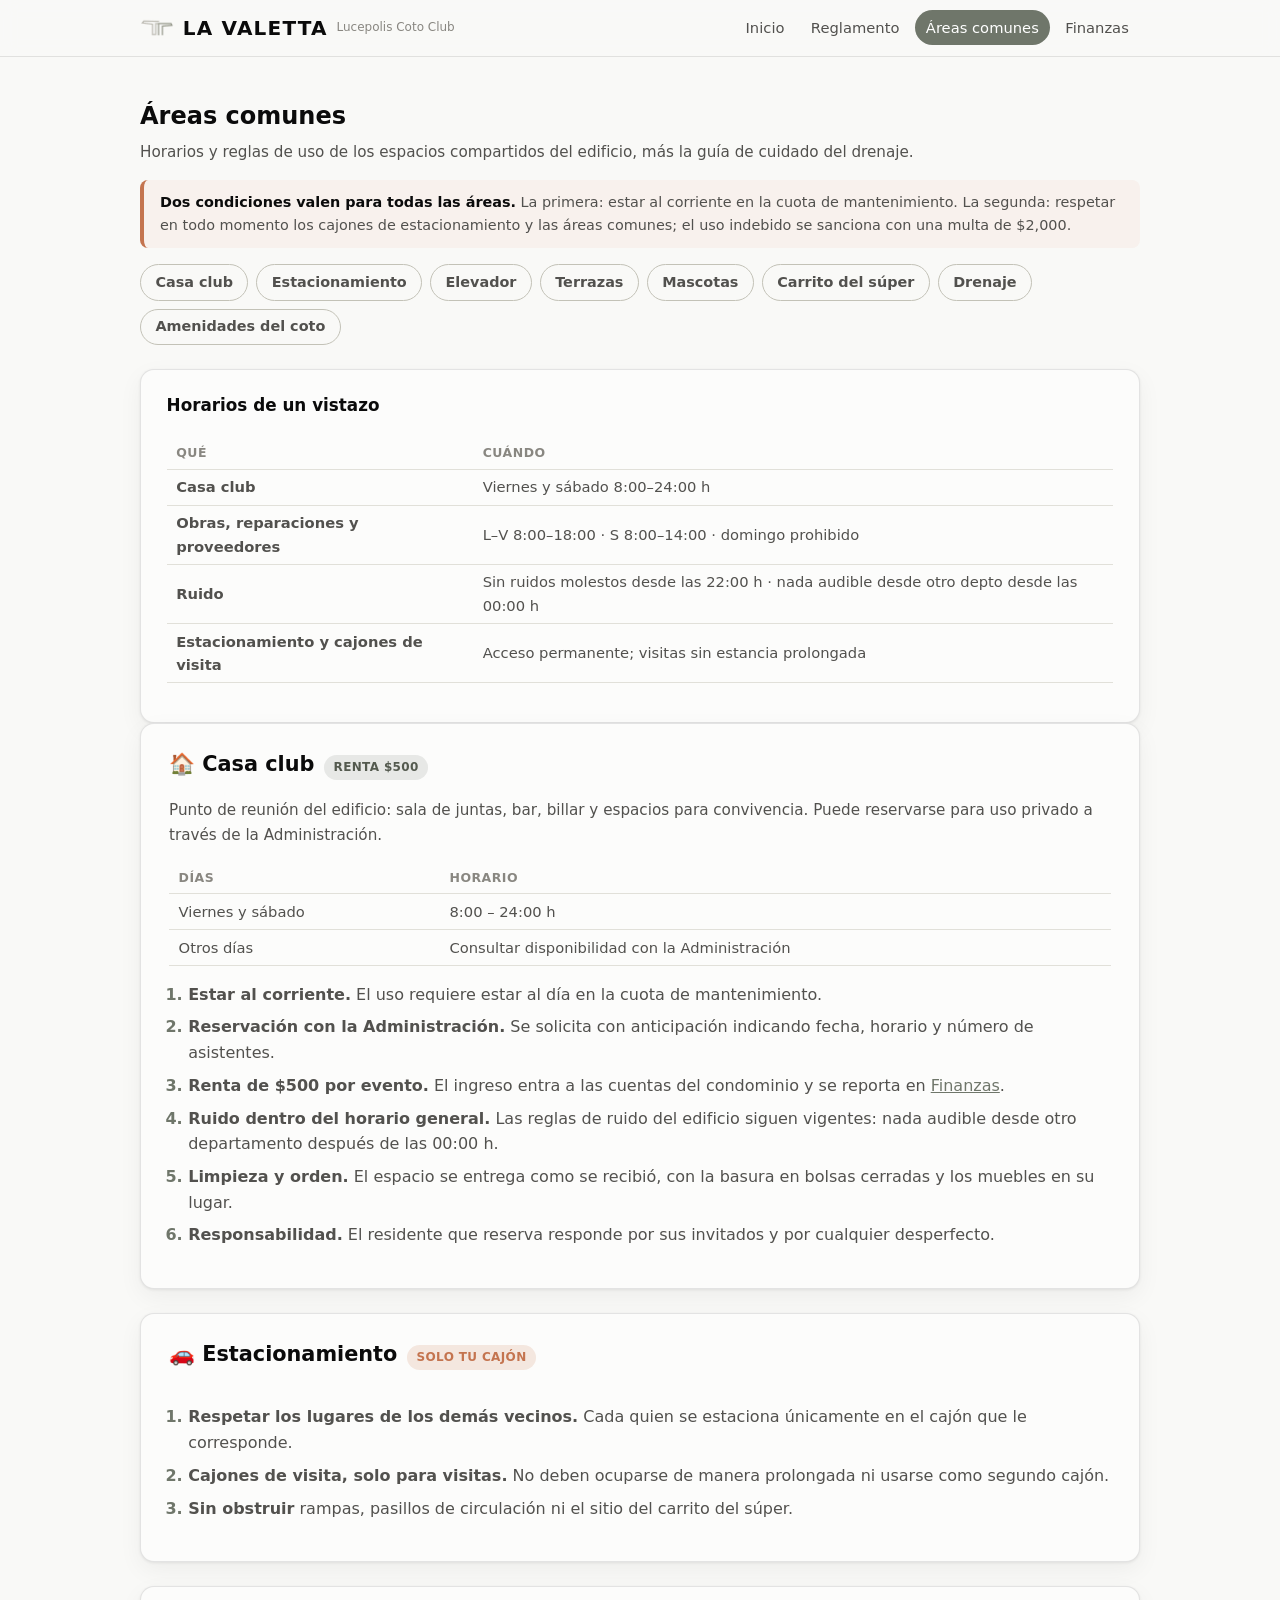
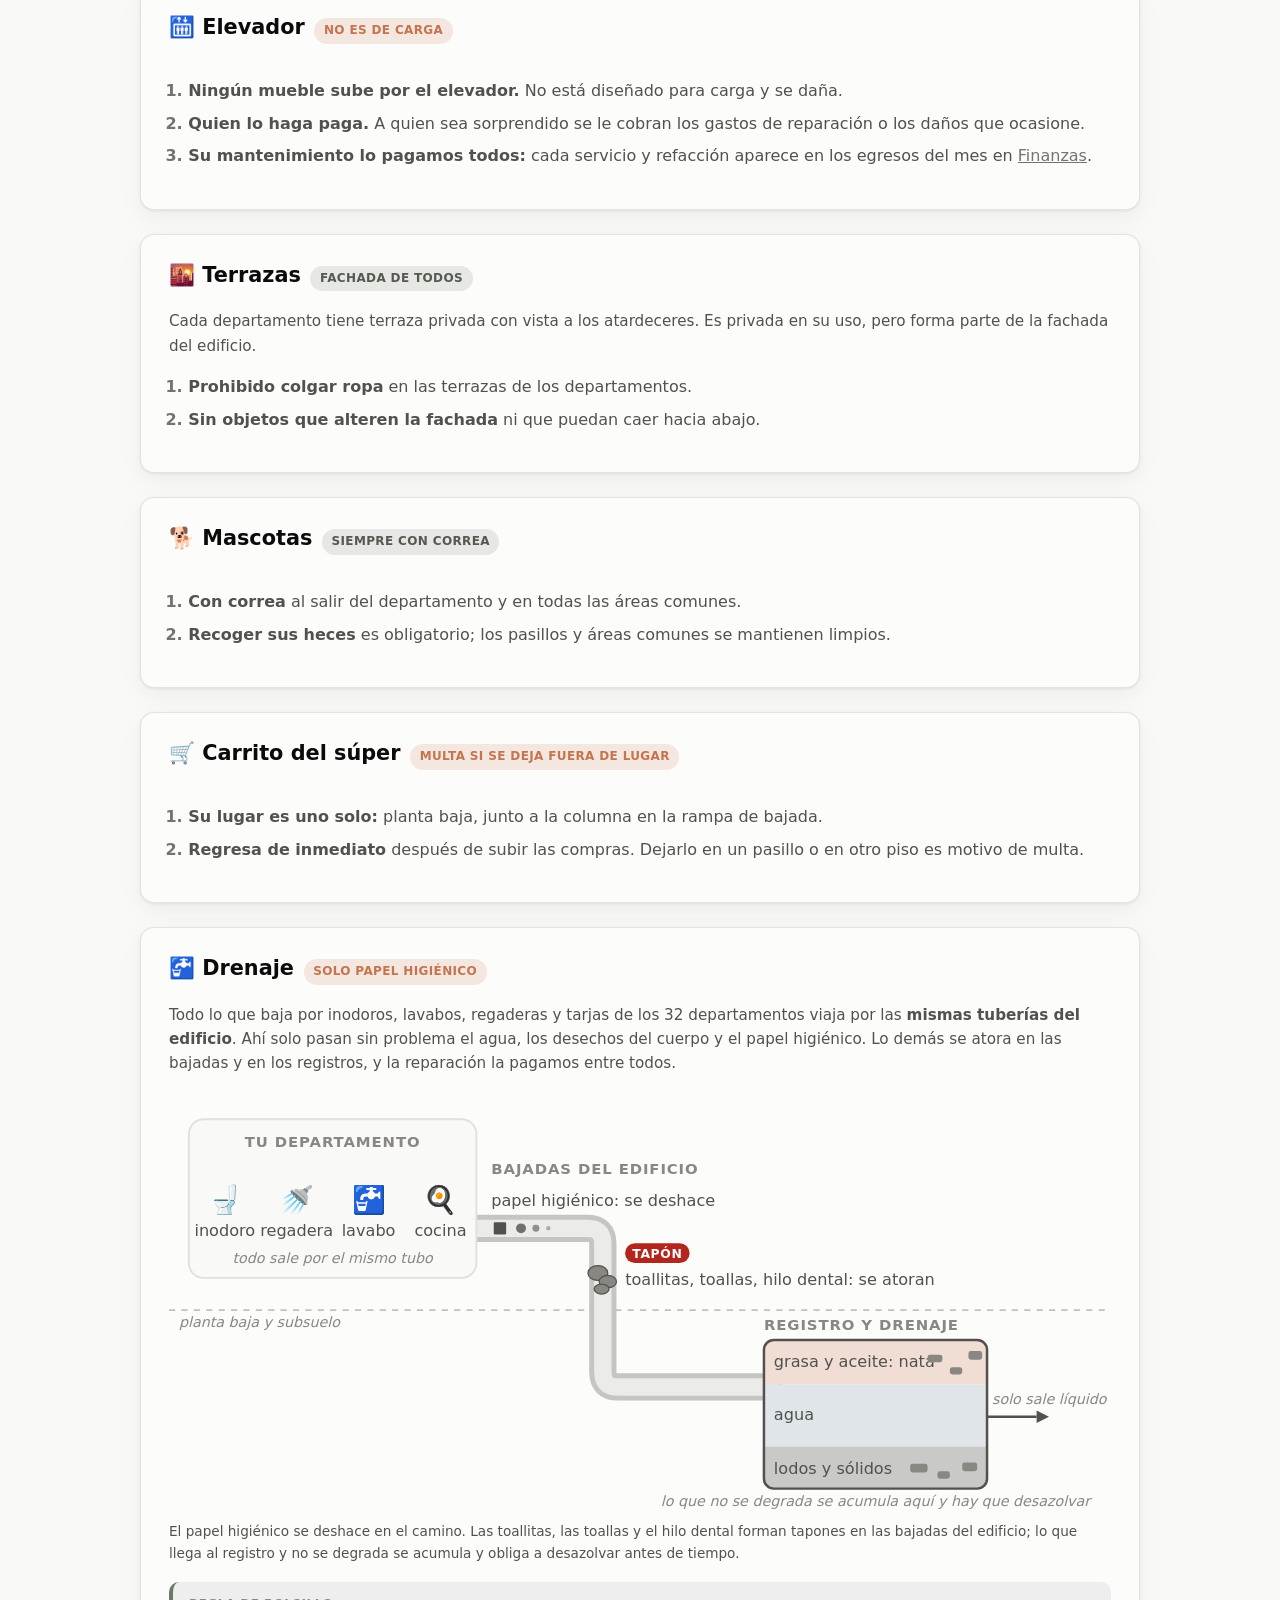
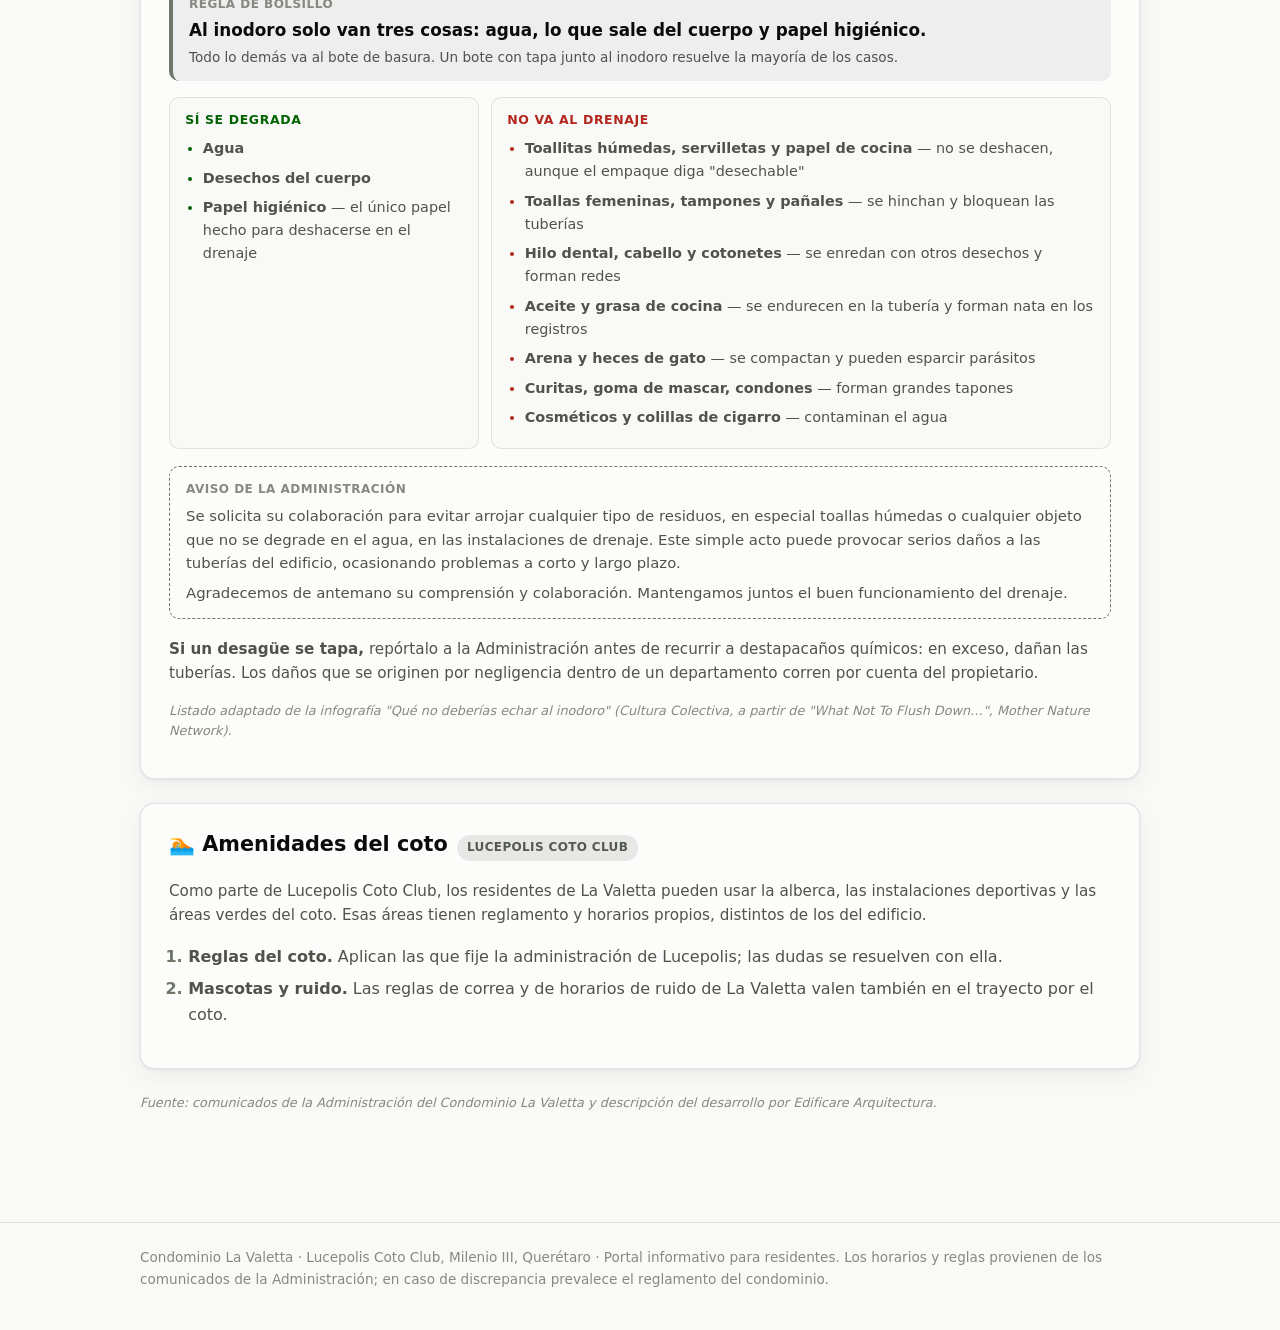
==== areas-comunes.html @ 33e8d2d7 "Sitio del Condominio La Valetta: reglas, áreas comunes y cuentas que se leen de la hoja de la Admini" ====
<!DOCTYPE html>
<html lang="es">
<head>
<meta charset="utf-8">
<meta name="viewport" content="width=device-width, initial-scale=1">
<meta name="robots" content="noindex">
<title>Áreas comunes · Condominio La Valetta</title>
<link rel="stylesheet" href="css/styles.css">
<link rel="icon" href="assets/mark.png">
</head>
<body>
<header class="site-header">
  <div class="inner">
    <a class="brand" href="index.html"><img src="assets/mark.png" alt=""><span class="logo">LA VALETTA</span><span class="tag">Lucepolis Coto Club</span></a>
    <nav class="main">
      <a href="index.html">Inicio</a>
      <a href="reglamento.html">Reglamento</a>
      <a href="areas-comunes.html" class="active">Áreas comunes</a>
      <a href="finanzas.html">Finanzas</a>
    </nav>
  </div>
</header>

<main class="wrap">
  <h1 class="section-title" style="margin-top:1rem">Áreas comunes</h1>
  <p class="section-sub">Horarios y reglas de uso de los espacios compartidos del edificio, más la guía de cuidado del drenaje.</p>

  <div class="notice"><strong>Dos condiciones valen para todas las áreas.</strong> La primera: estar al corriente en la cuota de mantenimiento. La segunda: respetar en todo momento los cajones de estacionamiento y las áreas comunes; el uso indebido se sanciona con una multa de $2,000.</div>

  <div class="rules-nav">
    <a href="#casa-club">Casa club</a>
    <a href="#estacionamiento">Estacionamiento</a>
    <a href="#elevador">Elevador</a>
    <a href="#terrazas">Terrazas</a>
    <a href="#mascotas">Mascotas</a>
    <a href="#carrito">Carrito del súper</a>
    <a href="#drenaje">Drenaje</a>
    <a href="#coto">Amenidades del coto</a>
  </div>

  <div class="panel">
    <h3>Horarios de un vistazo</h3>
    <div class="table-scroll">
      <table class="hours">
        <tr><th>Qué</th><th>Cuándo</th></tr>
        <tr><td><strong>Casa club</strong></td><td>Viernes y sábado 8:00–24:00 h</td></tr>
        <tr><td><strong>Obras, reparaciones y proveedores</strong></td><td>L–V 8:00–18:00 · S 8:00–14:00 · domingo prohibido</td></tr>
        <tr><td><strong>Ruido</strong></td><td>Sin ruidos molestos desde las 22:00 h · nada audible desde otro depto desde las 00:00 h</td></tr>
        <tr><td><strong>Estacionamiento y cajones de visita</strong></td><td>Acceso permanente; visitas sin estancia prolongada</td></tr>
      </table>
    </div>
  </div>

  <section class="rule-block" id="casa-club">
    <div class="area-head"><h2>🏠 Casa club</h2><span class="badge">Renta $500</span></div>
    <p class="lead-note">Punto de reunión del edificio: sala de juntas, bar, billar y espacios para convivencia. Puede reservarse para uso privado a través de la Administración.</p>
    <table class="hours">
      <tr><th>Días</th><th>Horario</th></tr>
      <tr><td>Viernes y sábado</td><td>8:00 – 24:00 h</td></tr>
      <tr><td>Otros días</td><td>Consultar disponibilidad con la Administración</td></tr>
    </table>
    <ol>
      <li><strong>Estar al corriente.</strong> El uso requiere estar al día en la cuota de mantenimiento.</li>
      <li><strong>Reservación con la Administración.</strong> Se solicita con anticipación indicando fecha, horario y número de asistentes.</li>
      <li><strong>Renta de $500 por evento.</strong> El ingreso entra a las cuentas del condominio y se reporta en <a href="finanzas.html">Finanzas</a>.</li>
      <li><strong>Ruido dentro del horario general.</strong> Las reglas de ruido del edificio siguen vigentes: nada audible desde otro departamento después de las 00:00 h.</li>
      <li><strong>Limpieza y orden.</strong> El espacio se entrega como se recibió, con la basura en bolsas cerradas y los muebles en su lugar.</li>
      <li><strong>Responsabilidad.</strong> El residente que reserva responde por sus invitados y por cualquier desperfecto.</li>
    </ol>
  </section>

  <section class="rule-block" id="estacionamiento">
    <div class="area-head"><h2>🚗 Estacionamiento</h2><span class="badge warn">Solo tu cajón</span></div>
    <ol>
      <li><strong>Respetar los lugares de los demás vecinos.</strong> Cada quien se estaciona únicamente en el cajón que le corresponde.</li>
      <li><strong>Cajones de visita, solo para visitas.</strong> No deben ocuparse de manera prolongada ni usarse como segundo cajón.</li>
      <li><strong>Sin obstruir</strong> rampas, pasillos de circulación ni el sitio del carrito del súper.</li>
    </ol>
  </section>

  <section class="rule-block" id="elevador">
    <div class="area-head"><h2>🛗 Elevador</h2><span class="badge warn">No es de carga</span></div>
    <ol>
      <li><strong>Ningún mueble sube por el elevador.</strong> No está diseñado para carga y se daña.</li>
      <li><strong>Quien lo haga paga.</strong> A quien sea sorprendido se le cobran los gastos de reparación o los daños que ocasione.</li>
      <li><strong>Su mantenimiento lo pagamos todos:</strong> cada servicio y refacción aparece en los egresos del mes en <a href="finanzas.html">Finanzas</a>.</li>
    </ol>
  </section>

  <section class="rule-block" id="terrazas">
    <div class="area-head"><h2>🌇 Terrazas</h2><span class="badge">Fachada de todos</span></div>
    <p class="lead-note">Cada departamento tiene terraza privada con vista a los atardeceres. Es privada en su uso, pero forma parte de la fachada del edificio.</p>
    <ol>
      <li><strong>Prohibido colgar ropa</strong> en las terrazas de los departamentos.</li>
      <li><strong>Sin objetos que alteren la fachada</strong> ni que puedan caer hacia abajo.</li>
    </ol>
  </section>

  <section class="rule-block" id="mascotas">
    <div class="area-head"><h2>🐕 Mascotas</h2><span class="badge">Siempre con correa</span></div>
    <ol>
      <li><strong>Con correa</strong> al salir del departamento y en todas las áreas comunes.</li>
      <li><strong>Recoger sus heces</strong> es obligatorio; los pasillos y áreas comunes se mantienen limpios.</li>
    </ol>
  </section>

  <section class="rule-block" id="carrito">
    <div class="area-head"><h2>🛒 Carrito del súper</h2><span class="badge warn">Multa si se deja fuera de lugar</span></div>
    <ol>
      <li><strong>Su lugar es uno solo:</strong> planta baja, junto a la columna en la rampa de bajada.</li>
      <li><strong>Regresa de inmediato</strong> después de subir las compras. Dejarlo en un pasillo o en otro piso es motivo de multa.</li>
    </ol>
  </section>

  <section class="rule-block" id="drenaje">
    <div class="area-head"><h2>🚰 Drenaje</h2><span class="badge warn">Solo papel higiénico</span></div>
    <p class="lead-note">Todo lo que baja por inodoros, lavabos, regaderas y tarjas de los 32 departamentos viaja por las <strong>mismas tuberías del edificio</strong>. Ahí solo pasan sin problema el agua, los desechos del cuerpo y el papel higiénico. Lo demás se atora en las bajadas y en los registros, y la reparación la pagamos entre todos.</p>

    <div class="flush-diagram">
      <div class="table-scroll"><div class="flush-svg">
      <svg viewBox="0 0 760 340" role="img" aria-label="Recorrido de los desechos: del departamento, por las bajadas del edificio, hasta el registro y el drenaje. El papel higiénico se deshace en el camino; toallitas, toallas e hilo dental forman tapones; lo que no se degrada se acumula en el registro.">
        <defs><clipPath id="fdTank"><rect x="480" y="200" width="180" height="120" rx="8"/></clipPath></defs>

        <line class="fd-ground" x1="0" y1="176" x2="760" y2="176"/>
        <text class="fd-small" x="8" y="190">planta baja y subsuelo</text>

        <path class="fd-pipe-outer" d="M248 110 H338 Q350 110 350 122 V226 Q350 238 362 238 H484"/>
        <path class="fd-pipe-inner" d="M248 110 H338 Q350 110 350 122 V226 Q350 238 362 238 H484"/>

        <rect class="fd-box" x="16" y="22" width="232" height="128" rx="12"/>
        <text class="fd-title" x="132" y="44" text-anchor="middle">TU DEPARTAMENTO</text>
        <text class="fd-icon" x="45" y="94" text-anchor="middle">🚽</text>
        <text class="fd-icon" x="103" y="94" text-anchor="middle">🚿</text>
        <text class="fd-icon" x="161" y="94" text-anchor="middle">🚰</text>
        <text class="fd-icon" x="219" y="94" text-anchor="middle">🍳</text>
        <text class="fd-label" x="45" y="116" text-anchor="middle">inodoro</text>
        <text class="fd-label" x="103" y="116" text-anchor="middle">regadera</text>
        <text class="fd-label" x="161" y="116" text-anchor="middle">lavabo</text>
        <text class="fd-label" x="219" y="116" text-anchor="middle">cocina</text>
        <text class="fd-small" x="132" y="138" text-anchor="middle">todo sale por el mismo tubo</text>

        <text class="fd-title" x="260" y="66">BAJADAS DEL EDIFICIO</text>
        <text class="fd-label" x="260" y="92">papel higiénico: se deshace</text>
        <rect class="fd-paper" x="262" y="105" width="10" height="10" rx="1"/>
        <circle class="fd-paper" cx="284" cy="110" r="4" opacity="0.8"/>
        <circle class="fd-paper" cx="296" cy="110" r="2.8" opacity="0.6"/>
        <circle class="fd-paper" cx="306" cy="110" r="1.8" opacity="0.4"/>

        <ellipse class="fd-clog" cx="346" cy="146" rx="8" ry="6"/>
        <ellipse class="fd-clog" cx="354" cy="153" rx="7" ry="5"/>
        <ellipse class="fd-clog" cx="349" cy="159" rx="6" ry="4"/>
        <rect class="fd-badge" x="368" y="122" width="52" height="16" rx="8"/>
        <text class="fd-badge-text" x="394" y="134" text-anchor="middle">TAPÓN</text>
        <text class="fd-label" x="368" y="156">toallitas, toallas, hilo dental: se atoran</text>

        <text class="fd-title" x="480" y="192">REGISTRO Y DRENAJE</text>
        <g clip-path="url(#fdTank)">
          <rect class="fd-nata" x="480" y="200" width="180" height="36"/>
          <rect class="fd-agua" x="480" y="236" width="180" height="50"/>
          <rect class="fd-lodo" x="480" y="286" width="180" height="34"/>
        </g>
        <rect class="fd-tank" x="480" y="200" width="180" height="120" rx="8"/>
        <text class="fd-label" x="488" y="222">grasa y aceite: nata</text>
        <text class="fd-label" x="488" y="265">agua</text>
        <text class="fd-label" x="488" y="308">lodos y sólidos</text>
        <rect class="fd-debris" x="612" y="212" width="12" height="6" rx="2"/>
        <rect class="fd-debris" x="630" y="222" width="10" height="6" rx="2"/>
        <rect class="fd-debris" x="645" y="209" width="11" height="7" rx="2"/>
        <rect class="fd-debris" x="598" y="300" width="14" height="7" rx="2"/>
        <rect class="fd-debris" x="620" y="306" width="10" height="6" rx="2"/>
        <rect class="fd-debris" x="640" y="299" width="12" height="7" rx="2"/>
        <text class="fd-small" x="570" y="334" text-anchor="middle">lo que no se degrada se acumula aquí y hay que desazolvar</text>

        <text class="fd-small" x="664" y="252">solo sale líquido</text>
        <line class="fd-arrow" x1="660" y1="262" x2="700" y2="262"/>
        <polygon class="fd-arrowhead" points="700,257 710,262 700,267"/>
      </svg>
      </div></div>
      <p class="cap only-mobile">Desliza el diagrama hacia los lados para ver el recorrido completo.</p>
      <p class="cap">El papel higiénico se deshace en el camino. Las toallitas, las toallas y el hilo dental forman tapones en las bajadas del edificio; lo que llega al registro y no se degrada se acumula y obliga a desazolvar antes de tiempo.</p>
    </div>

    <div class="rule-of-thumb">
      <div class="k">Regla de bolsillo</div>
      <div class="v">Al inodoro solo van tres cosas: agua, lo que sale del cuerpo y papel higiénico.</div>
      <div class="d">Todo lo demás va al bote de basura. Un bote con tapa junto al inodoro resuelve la mayoría de los casos.</div>
    </div>

    <div class="lanes">
      <div class="lane ok">
        <h4>Sí se degrada</h4>
        <ul>
          <li><strong>Agua</strong></li>
          <li><strong>Desechos del cuerpo</strong></li>
          <li><strong>Papel higiénico</strong> — el único papel hecho para deshacerse en el drenaje</li>
        </ul>
      </div>
      <div class="lane no">
        <h4>No va al drenaje</h4>
        <ul>
          <li><strong>Toallitas húmedas, servilletas y papel de cocina</strong> — no se deshacen, aunque el empaque diga "desechable"</li>
          <li><strong>Toallas femeninas, tampones y pañales</strong> — se hinchan y bloquean las tuberías</li>
          <li><strong>Hilo dental, cabello y cotonetes</strong> — se enredan con otros desechos y forman redes</li>
          <li><strong>Aceite y grasa de cocina</strong> — se endurecen en la tubería y forman nata en los registros</li>
          <li><strong>Arena y heces de gato</strong> — se compactan y pueden esparcir parásitos</li>
          <li><strong>Curitas, goma de mascar, condones</strong> — forman grandes tapones</li>
          <li><strong>Cosméticos y colillas de cigarro</strong> — contaminan el agua</li>
        </ul>
      </div>
    </div>

    <div class="admin-note">
      <div class="k">Aviso de la Administración</div>
      <p>Se solicita su colaboración para evitar arrojar cualquier tipo de residuos, en especial toallas húmedas o cualquier objeto que no se degrade en el agua, en las instalaciones de drenaje. Este simple acto puede provocar serios daños a las tuberías del edificio, ocasionando problemas a corto y largo plazo.</p>
      <p>Agradecemos de antemano su comprensión y colaboración. Mantengamos juntos el buen funcionamiento del drenaje.</p>
    </div>

    <p class="lead-note"><strong>Si un desagüe se tapa,</strong> repórtalo a la Administración antes de recurrir a destapacaños químicos: en exceso, dañan las tuberías. Los daños que se originen por negligencia dentro de un departamento corren por cuenta del propietario.</p>
    <p class="ref">Listado adaptado de la infografía "Qué no deberías echar al inodoro" (Cultura Colectiva, a partir de "What Not To Flush Down…", Mother Nature Network).</p>
  </section>

  <section class="rule-block" id="coto">
    <div class="area-head"><h2>🏊 Amenidades del coto</h2><span class="badge">Lucepolis Coto Club</span></div>
    <p class="lead-note">Como parte de Lucepolis Coto Club, los residentes de La Valetta pueden usar la alberca, las instalaciones deportivas y las áreas verdes del coto. Esas áreas tienen reglamento y horarios propios, distintos de los del edificio.</p>
    <ol>
      <li><strong>Reglas del coto.</strong> Aplican las que fije la administración de Lucepolis; las dudas se resuelven con ella.</li>
      <li><strong>Mascotas y ruido.</strong> Las reglas de correa y de horarios de ruido de La Valetta valen también en el trayecto por el coto.</li>
    </ol>
  </section>

  <p class="ref">Fuente: comunicados de la Administración del Condominio La Valetta y descripción del desarrollo por Edificare Arquitectura.</p>
</main>

<footer class="site-footer">
  <div class="inner">
    Condominio La Valetta · Lucepolis Coto Club, Milenio III, Querétaro · Portal informativo para residentes. Los horarios y reglas provienen de los comunicados de la Administración; en caso de discrepancia prevalece el reglamento del condominio.
  </div>
</footer>
</body>
</html>
---- css/styles.css ----
/* Condominio Lahia — estilos del sitio */
:root {
  color-scheme: light;
  --page: #f9f9f7;
  --surface: #fcfcfb;
  --ink: #0b0b0b;
  --ink-2: #52514e;
  --muted: #898781;
  --grid: #e1e0d9;
  --baseline: #c3c2b7;
  --border: rgba(11, 11, 11, 0.10);
  --accent: #6f766a;
  --accent-strong: #545a4f;
  --accent-soft: #e3e3db;
  --series-1: #5b7d99;
  --series-2: #c4744f;
  --good-text: #006300;
  --bad-text: #b3261e;
  --radius: 14px;
  --shadow: 0 1px 3px rgba(11, 11, 11, 0.07), 0 8px 24px rgba(11, 11, 11, 0.05);
}
@media (prefers-color-scheme: dark) {
  :root {
    color-scheme: dark;
    --page: #0d0d0d;
    --surface: #1a1a19;
    --ink: #ffffff;
    --ink-2: #c3c2b7;
    --muted: #898781;
    --grid: #2c2c2a;
    --baseline: #383835;
    --border: rgba(255, 255, 255, 0.10);
    --accent: #b3b7a8;
    --accent-strong: #cdd0c4;
    --accent-soft: #454a3f;
    --series-1: #83a4bf;
    --series-2: #d68f6c;
    --good-text: #0ca30c;
    --bad-text: #e66767;
    --shadow: none;
  }
}
* { box-sizing: border-box; }
html { scroll-behavior: smooth; }
body {
  margin: 0;
  font-family: system-ui, -apple-system, "Segoe UI", sans-serif;
  background: var(--page);
  color: var(--ink);
  line-height: 1.6;
}
a { color: var(--accent); }

/* ---------- Header / nav ---------- */
.site-header {
  position: sticky; top: 0; z-index: 50;
  background: color-mix(in srgb, var(--page) 88%, transparent);
  backdrop-filter: blur(8px);
  border-bottom: 1px solid var(--border);
}
.site-header .inner {
  max-width: 1040px; margin: 0 auto; padding: 0.65rem 1.25rem;
  display: flex; align-items: center; gap: 1rem; flex-wrap: wrap;
}
.brand { display: flex; align-items: center; gap: 0.55rem; text-decoration: none; color: var(--ink); }
.brand img { width: 34px; height: 34px; object-fit: contain; }
.brand .logo { font-weight: 800; font-size: 1.25rem; letter-spacing: 0.06em; }
.brand .tag { font-size: 0.75rem; color: var(--muted); }
nav.main { margin-left: auto; display: flex; gap: 0.25rem; flex-wrap: wrap; }
nav.main a {
  text-decoration: none; color: var(--ink-2); font-size: 0.92rem; font-weight: 500;
  padding: 0.35rem 0.7rem; border-radius: 999px;
}
nav.main a:hover { background: color-mix(in srgb, var(--accent) 12%, transparent); color: var(--ink); }
nav.main a.active { background: var(--accent); color: #fff; }
@media (prefers-color-scheme: dark) { nav.main a.active { color: #0d0d0d; } }

/* ---------- Layout ---------- */
.wrap { max-width: 1040px; margin: 0 auto; padding: 1.5rem 1.25rem 3rem; }
.hero {
  padding: 3.5rem 1.25rem 3rem; text-align: center;
  background:
    radial-gradient(1200px 400px at 50% -100px, color-mix(in srgb, var(--accent) 18%, transparent), transparent),
    var(--page);
}
.hero h1 { font-size: clamp(2rem, 5vw, 3rem); margin: 0 0 0.4rem; letter-spacing: 0.02em; }
.hero p.lead { color: var(--ink-2); max-width: 34rem; margin: 0 auto; font-size: 1.05rem; }
.hero .cta-row { margin-top: 1.6rem; display: flex; gap: 0.75rem; justify-content: center; flex-wrap: wrap; }

.btn {
  display: inline-block; text-decoration: none; font-weight: 600; font-size: 0.95rem;
  padding: 0.6rem 1.2rem; border-radius: 999px; border: 1px solid transparent; cursor: pointer;
}
.btn.primary { background: var(--accent); color: #fff; }
@media (prefers-color-scheme: dark) { .btn.primary { color: #0d0d0d; } }
.btn.primary:hover { background: var(--accent-strong); }
.btn.ghost { border-color: var(--baseline); color: var(--ink); background: transparent; }
.btn.ghost:hover { background: color-mix(in srgb, var(--accent) 10%, transparent); }

.cards { display: grid; grid-template-columns: repeat(auto-fit, minmax(230px, 1fr)); gap: 1rem; margin-top: 1.5rem; }
.card {
  background: var(--surface); border: 1px solid var(--border); border-radius: var(--radius);
  padding: 1.25rem 1.35rem; box-shadow: var(--shadow);
}
.card h3 { margin: 0.2rem 0 0.4rem; font-size: 1.05rem; }
.card p { margin: 0; color: var(--ink-2); font-size: 0.92rem; }
.card .icon { font-size: 1.5rem; }
a.card { text-decoration: none; color: var(--ink); display: block; }
a.card:hover { border-color: var(--accent); }

.section-title { font-size: 1.5rem; margin: 2.2rem 0 0.3rem; }
.section-sub { color: var(--ink-2); margin: 0 0 1rem; font-size: 0.95rem; }

.notice {
  border-left: 4px solid var(--series-2); background: color-mix(in srgb, var(--series-2) 8%, var(--surface));
  border-radius: 8px; padding: 0.7rem 1rem; font-size: 0.9rem; color: var(--ink-2); margin: 1rem 0;
}
.notice strong { color: var(--ink); }
.privacy {
  border-left: 4px solid var(--accent); background: color-mix(in srgb, var(--accent) 8%, var(--surface));
  border-radius: 8px; padding: 0.7rem 1rem; font-size: 0.9rem; color: var(--ink-2); margin: 1rem 0;
}

/* ---------- Reglamentos ---------- */
.rules-nav { display: flex; gap: 0.5rem; flex-wrap: wrap; margin: 1rem 0 1.5rem; }
.rules-nav a {
  text-decoration: none; font-size: 0.9rem; font-weight: 600; color: var(--ink-2);
  border: 1px solid var(--baseline); border-radius: 999px; padding: 0.35rem 0.9rem;
}
.rules-nav a:hover { border-color: var(--accent); color: var(--accent); }
.rule-block { background: var(--surface); border: 1px solid var(--border); border-radius: var(--radius); padding: 1.5rem 1.75rem; margin-bottom: 1.5rem; box-shadow: var(--shadow); }
.rule-block h2 { margin-top: 0; font-size: 1.3rem; }
.rule-block ol { padding-left: 1.2rem; color: var(--ink-2); }
.rule-block ol li { margin-bottom: 0.45rem; }
.rule-block ol li::marker { color: var(--accent); font-weight: 700; }

/* ---------- Formularios ---------- */
form.res-form { display: grid; grid-template-columns: repeat(auto-fit, minmax(220px, 1fr)); gap: 1rem; }
form.res-form .full { grid-column: 1 / -1; }
label.f { display: block; font-size: 0.85rem; font-weight: 600; color: var(--ink-2); margin-bottom: 0.25rem; }
input, select, textarea {
  width: 100%; font: inherit; color: var(--ink); background: var(--page);
  border: 1px solid var(--baseline); border-radius: 8px; padding: 0.55rem 0.7rem;
}
input:focus, select:focus, textarea:focus { outline: 2px solid var(--accent); outline-offset: 1px; border-color: transparent; }
.form-actions { display: flex; gap: 0.75rem; flex-wrap: wrap; align-items: center; }
.msg-preview {
  background: var(--page); border: 1px dashed var(--baseline); border-radius: 8px;
  padding: 0.9rem 1rem; font-size: 0.92rem; white-space: pre-wrap; color: var(--ink-2);
}

/* ---------- Finanzas: gate ---------- */
.gate {
  max-width: 26rem; margin: 3rem auto; text-align: center;
  background: var(--surface); border: 1px solid var(--border); border-radius: var(--radius);
  padding: 2.2rem 1.8rem; box-shadow: var(--shadow);
}
.gate .lock { font-size: 2.2rem; }
.gate input { text-align: center; font-size: 1.4rem; letter-spacing: 0.5em; font-variant-numeric: tabular-nums; }
.gate .error { color: var(--bad-text); font-size: 0.88rem; min-height: 1.3rem; margin: 0.4rem 0 0; }

/* ---------- Finanzas: contenido ---------- */
.month-chips { display: flex; gap: 0.4rem; flex-wrap: wrap; margin: 1rem 0 1.25rem; }
.month-chips button {
  font: inherit; font-size: 0.88rem; font-weight: 600; cursor: pointer;
  color: var(--ink-2); background: transparent; border: 1px solid var(--baseline);
  border-radius: 999px; padding: 0.3rem 0.85rem;
}
.month-chips button:hover { border-color: var(--accent); color: var(--accent); }
.month-chips button.on { background: var(--accent); border-color: var(--accent); color: #fff; }
@media (prefers-color-scheme: dark) { .month-chips button.on { color: #0d0d0d; } }

.stat-grid { display: grid; grid-template-columns: repeat(auto-fit, minmax(200px, 1fr)); gap: 1rem; }
.stat {
  background: var(--surface); border: 1px solid var(--border); border-radius: var(--radius);
  padding: 1rem 1.2rem; box-shadow: var(--shadow);
}
.stat .k { font-size: 0.8rem; font-weight: 600; color: var(--muted); text-transform: uppercase; letter-spacing: 0.04em; }
.stat .v { font-size: 1.45rem; font-weight: 700; margin-top: 0.15rem; }
.stat .d { font-size: 0.82rem; color: var(--ink-2); margin-top: 0.1rem; }
.v.pos { color: var(--good-text); }
.v.neg { color: var(--bad-text); }

.panel { background: var(--surface); border: 1px solid var(--border); border-radius: var(--radius); padding: 1.4rem 1.6rem; box-shadow: var(--shadow); margin-top: 1.25rem; }
.panel h3 { margin: 0 0 0.75rem; font-size: 1.05rem; }
.panel h3 .sub { font-weight: 400; color: var(--muted); font-size: 0.85rem; }

table.data { width: 100%; border-collapse: collapse; font-size: 0.92rem; }
table.data th {
  text-align: left; font-size: 0.78rem; text-transform: uppercase; letter-spacing: 0.04em;
  color: var(--muted); font-weight: 600; padding: 0.4rem 0.6rem; border-bottom: 1px solid var(--baseline);
}
table.data td { padding: 0.42rem 0.6rem; border-bottom: 1px solid var(--grid); color: var(--ink-2); }
table.data td.num, table.data th.num { text-align: right; font-variant-numeric: tabular-nums; }
table.data tr.total td { font-weight: 700; color: var(--ink); border-bottom: none; border-top: 2px solid var(--baseline); }
.table-scroll { overflow-x: auto; }

.chart-box { margin-top: 0.5rem; }
.chart-box svg { width: 100%; height: auto; display: block; }
.legend { display: flex; gap: 1.1rem; flex-wrap: wrap; font-size: 0.85rem; color: var(--ink-2); margin-bottom: 0.5rem; }
.legend .li { display: inline-flex; align-items: center; gap: 0.4rem; }
.legend .sw { width: 12px; height: 12px; border-radius: 3px; display: inline-block; }

.viz-tip {
  position: fixed; z-index: 90; pointer-events: none; display: none;
  background: var(--ink); color: var(--page); font-size: 0.8rem; line-height: 1.45;
  border-radius: 8px; padding: 0.45rem 0.7rem; max-width: 240px;
  box-shadow: 0 4px 16px rgba(0,0,0,0.25);
}
.viz-tip b { font-variant-numeric: tabular-nums; }

.two-col { display: grid; grid-template-columns: 1fr 1fr; gap: 1.25rem; }
@media (max-width: 780px) { .two-col { grid-template-columns: 1fr; } }

/* ---------- Footer ---------- */
.site-footer { border-top: 1px solid var(--border); margin-top: 3rem; }
.site-footer .inner { max-width: 1040px; margin: 0 auto; padding: 1.5rem 1.25rem 2.5rem; font-size: 0.85rem; color: var(--muted); }
.site-footer a { color: var(--muted); }

/* ---------- Áreas comunes / reglamento ---------- */
.rule-block ul { padding-left: 1.2rem; color: var(--ink-2); }
.rule-block ul li { margin-bottom: 0.4rem; }
.rule-block ul li::marker { color: var(--accent); }
.rule-block .lead-note { color: var(--ink-2); font-size: 0.95rem; margin-top: 0; }

.area-head { display: flex; align-items: baseline; gap: 0.6rem; flex-wrap: wrap; }
.badge {
  display: inline-block; font-size: 0.75rem; font-weight: 700; letter-spacing: 0.03em;
  text-transform: uppercase; padding: 0.2rem 0.6rem; border-radius: 999px;
  background: color-mix(in srgb, var(--accent) 15%, transparent); color: var(--accent-strong);
}
@media (prefers-color-scheme: dark) { .badge { color: var(--accent-strong); } }
.badge.warn { background: color-mix(in srgb, var(--series-2) 16%, transparent); color: var(--series-2); }

.hours { width: 100%; border-collapse: collapse; font-size: 0.92rem; margin: 0.4rem 0 1rem; }
.hours th, .hours td { text-align: left; padding: 0.35rem 0.6rem; border-bottom: 1px solid var(--grid); color: var(--ink-2); }
.hours th { font-size: 0.78rem; text-transform: uppercase; letter-spacing: 0.04em; color: var(--muted); font-weight: 600; }
.hours td.num { text-align: right; font-variant-numeric: tabular-nums; }

.quick { display: grid; grid-template-columns: repeat(auto-fit, minmax(170px, 1fr)); gap: 0.75rem; margin: 1rem 0 0; }
.quick .q { background: var(--page); border: 1px solid var(--border); border-radius: 10px; padding: 0.7rem 0.9rem; }
.quick .q .k { font-size: 0.75rem; text-transform: uppercase; letter-spacing: 0.04em; color: var(--muted); font-weight: 600; }
.quick .q .v { font-weight: 700; font-size: 1rem; margin-top: 0.1rem; }
.quick .q .d { font-size: 0.82rem; color: var(--ink-2); }

.ref { font-size: 0.8rem; color: var(--muted); font-style: italic; }

/* Anclas: que el encabezado fijo no tape el título al llegar desde un enlace */
main [id] { scroll-margin-top: 4.75rem; }

/* Drenaje y fosa séptica (areas-comunes.html#drenaje) */
.flush-diagram { margin: 1rem 0 0; }
.flush-svg { min-width: 640px; }
.flush-svg svg { display: block; width: 100%; height: auto; }
.flush-diagram .cap { font-size: 0.85rem; color: var(--ink-2); margin: 0.5rem 0 0; }
.only-mobile { display: none; }
@media (max-width: 700px) { .only-mobile { display: block; font-style: italic; color: var(--muted); } }
.fd-ground { stroke: var(--baseline); stroke-width: 1.5; stroke-dasharray: 5 5; }
.fd-pipe-outer { fill: none; stroke: color-mix(in srgb, var(--accent) 40%, var(--surface)); stroke-width: 22; stroke-linecap: round; }
.fd-pipe-inner { fill: none; stroke: color-mix(in srgb, var(--accent) 12%, var(--surface)); stroke-width: 14; stroke-linecap: round; }
.fd-box { fill: var(--page); stroke: var(--grid); stroke-width: 1.5; }
.fd-title { fill: var(--muted); font-size: 12px; font-weight: 700; letter-spacing: 0.06em; }
.fd-icon { font-size: 22px; }
.fd-label { fill: var(--ink-2); font-size: 13px; }
.fd-small { fill: var(--muted); font-size: 11.5px; font-style: italic; }
.fd-paper { fill: var(--ink-2); }
.fd-clog { fill: var(--muted); stroke: var(--ink-2); stroke-width: 1; }
.fd-badge { fill: var(--bad-text); }
.fd-badge-text { fill: #fff; font-size: 10px; font-weight: 700; letter-spacing: 0.05em; }
.fd-nata { fill: color-mix(in srgb, var(--series-2) 22%, var(--surface)); }
.fd-agua { fill: color-mix(in srgb, var(--series-1) 18%, var(--surface)); }
.fd-lodo { fill: color-mix(in srgb, var(--ink-2) 30%, var(--surface)); }
.fd-tank { fill: none; stroke: var(--ink-2); stroke-width: 2; }
.fd-debris { fill: var(--muted); }
.fd-arrow { stroke: var(--ink-2); stroke-width: 2; }
.fd-arrowhead { fill: var(--ink-2); }

.rule-of-thumb { background: color-mix(in srgb, var(--accent) 10%, transparent); border-left: 4px solid var(--accent); border-radius: 10px; padding: 0.8rem 1rem; margin: 1.1rem 0 0; }
.rule-of-thumb .k { font-size: 0.75rem; text-transform: uppercase; letter-spacing: 0.04em; color: var(--muted); font-weight: 600; }
.rule-of-thumb .v { font-weight: 700; font-size: 1.05rem; margin-top: 0.15rem; color: var(--ink); }
.rule-of-thumb .d { font-size: 0.85rem; color: var(--ink-2); margin-top: 0.2rem; }

.lanes { display: grid; grid-template-columns: 1fr 2fr; gap: 0.75rem; margin: 1rem 0 0; }
.lane { background: var(--page); border: 1px solid var(--border); border-radius: 10px; padding: 0.75rem 0.95rem; }
.lane h4 { margin: 0 0 0.45rem; font-size: 0.78rem; text-transform: uppercase; letter-spacing: 0.05em; font-weight: 700; }
.lane.ok h4 { color: var(--good-text); }
.lane.no h4 { color: var(--bad-text); }
.rule-block .lane ul { margin: 0; padding-left: 1.1rem; font-size: 0.9rem; }
.lane.ok ul li::marker { color: var(--good-text); }
.lane.no ul li::marker { color: var(--bad-text); }
@media (max-width: 700px) { .lanes { grid-template-columns: 1fr; } }

.admin-note { border: 1px dashed var(--accent); border-radius: 10px; padding: 0.8rem 1rem; margin: 1.1rem 0; }
.admin-note .k { font-size: 0.75rem; text-transform: uppercase; letter-spacing: 0.04em; color: var(--muted); font-weight: 600; }
.admin-note p { margin: 0.35rem 0 0; font-size: 0.93rem; color: var(--ink-2); }

/* ---------- La Valetta: portada ---------- */
.hero .hero-logo { width: 150px; max-width: 45vw; height: auto; margin: 0 auto 0.6rem; display: block; }
.hero .hero-logo.dark { display: none; }
.rule-block h2 .badge, .panel h3 .badge { vertical-align: middle; margin-left: 0.4rem; }
.fine { border-left: 4px solid var(--bad-text); background: color-mix(in srgb, var(--bad-text) 7%, var(--surface)); border-radius: 8px; padding: 0.7rem 1rem; font-size: 0.9rem; color: var(--ink-2); margin: 1rem 0; }
.fine strong { color: var(--ink); }
.source-badge { display: inline-flex; align-items: center; gap: 0.4rem; font-size: 0.8rem; font-weight: 600; color: var(--ink-2); border: 1px solid var(--baseline); border-radius: 999px; padding: 0.25rem 0.75rem; margin: 0.2rem 0 0.8rem; }
.source-badge .dot { width: 8px; height: 8px; border-radius: 50%; background: var(--muted); }
.source-badge.live .dot { background: var(--good-text); }
.stat .v.small { font-size: 1.1rem; }
table.data td a { color: var(--accent); text-decoration: none; font-weight: 600; font-size: 0.85rem; }
table.data td a:hover { text-decoration: underline; }
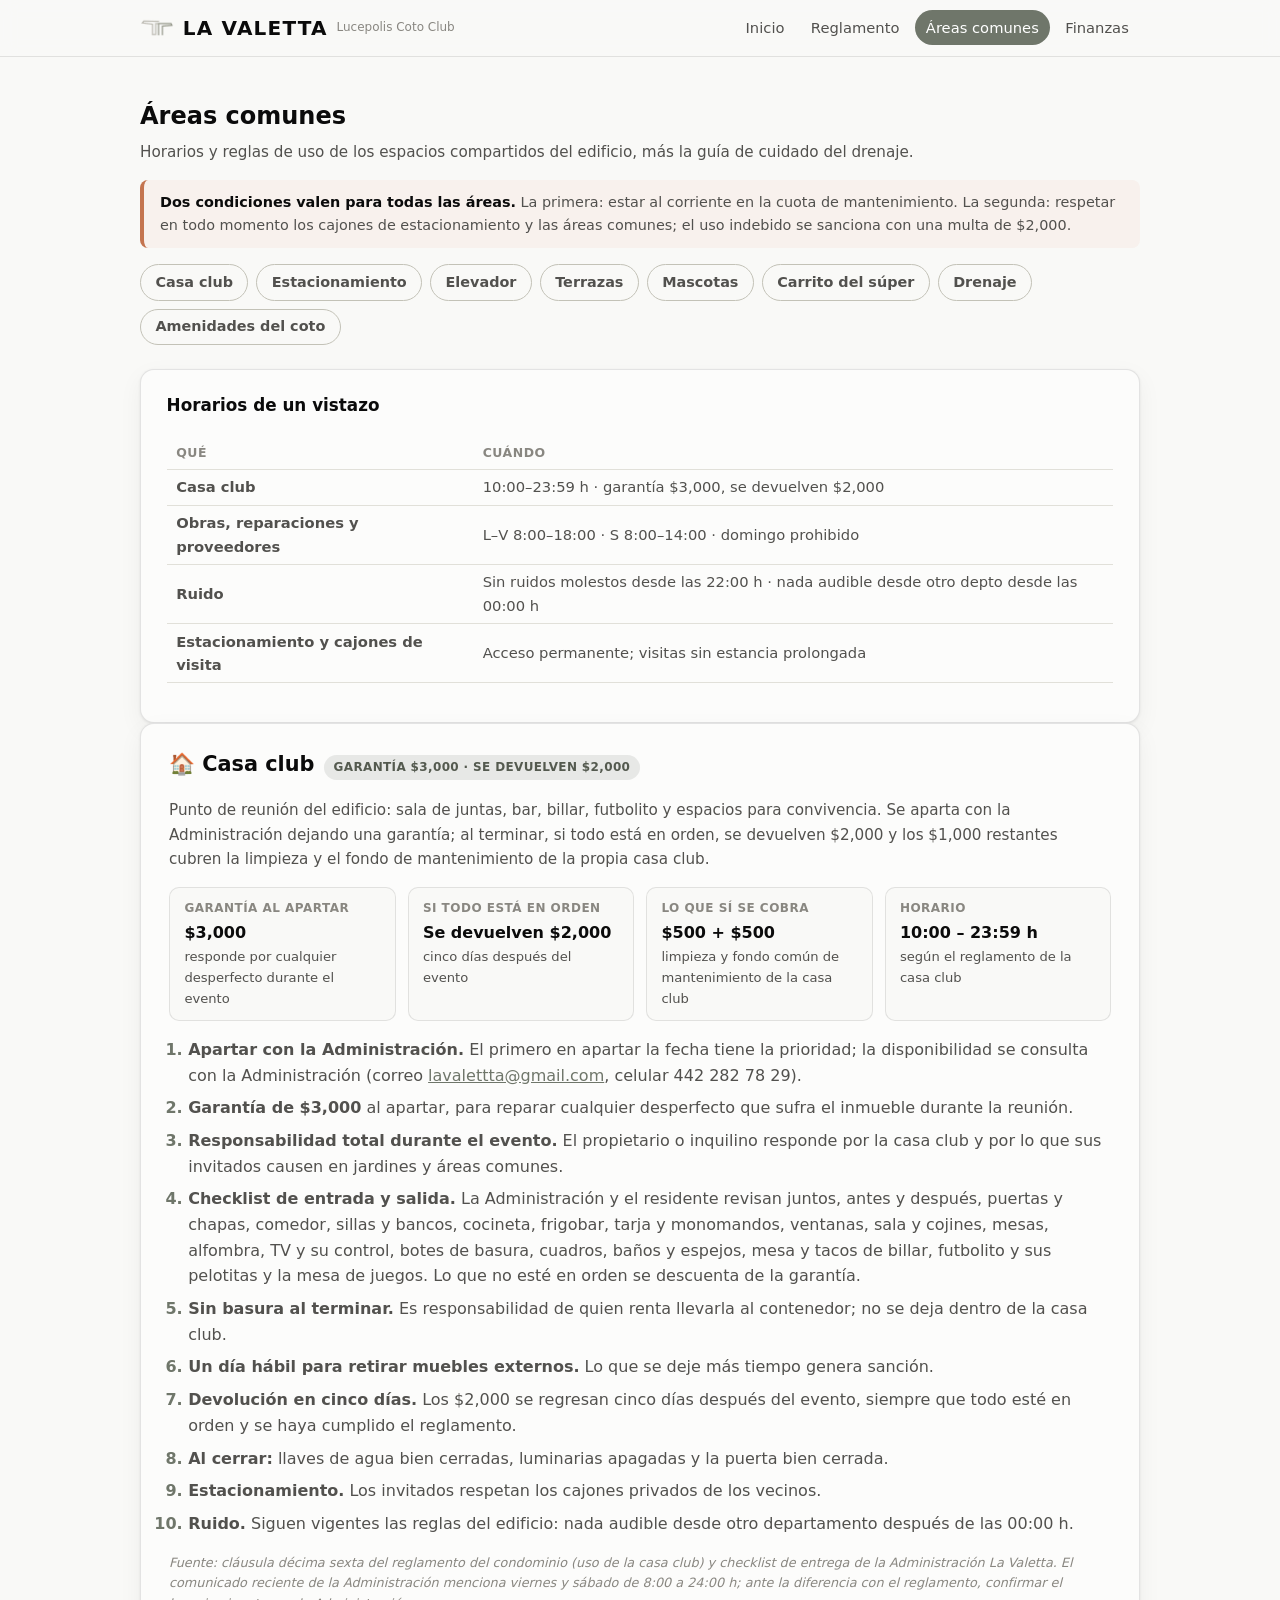
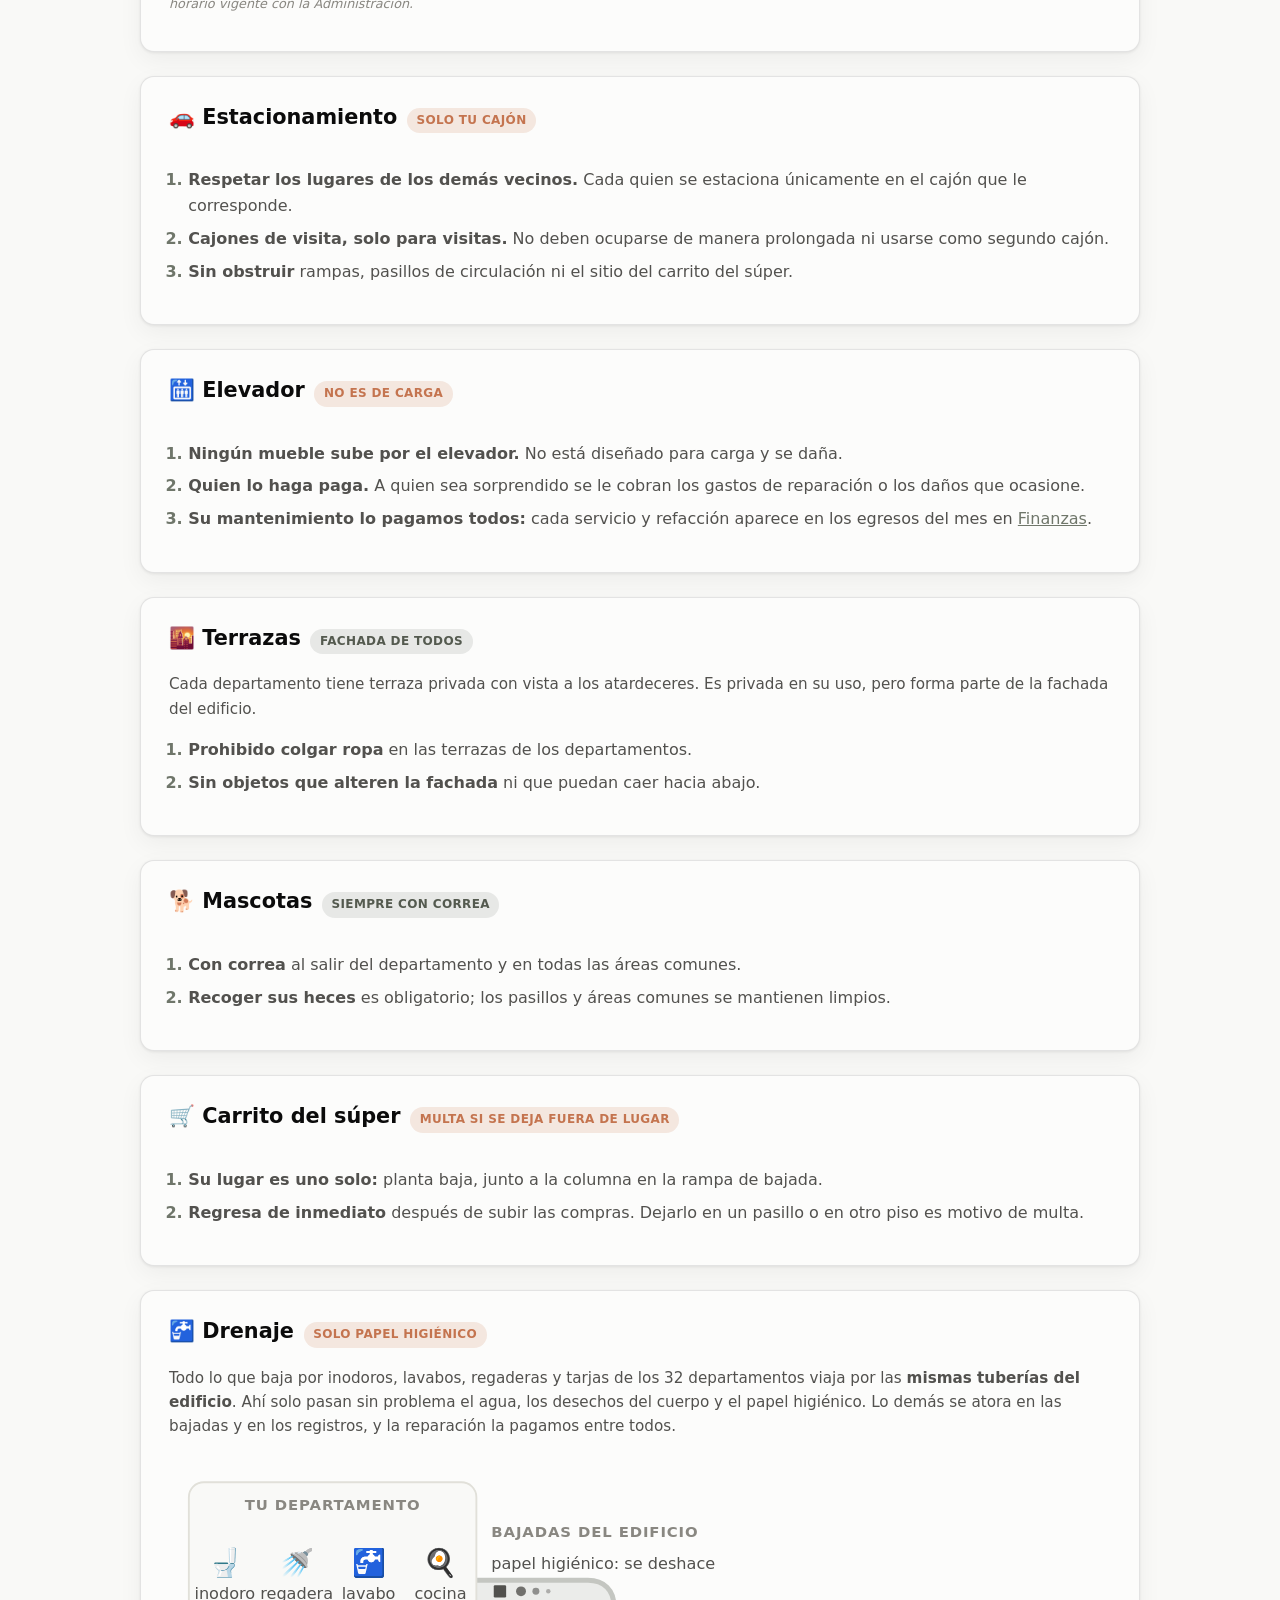
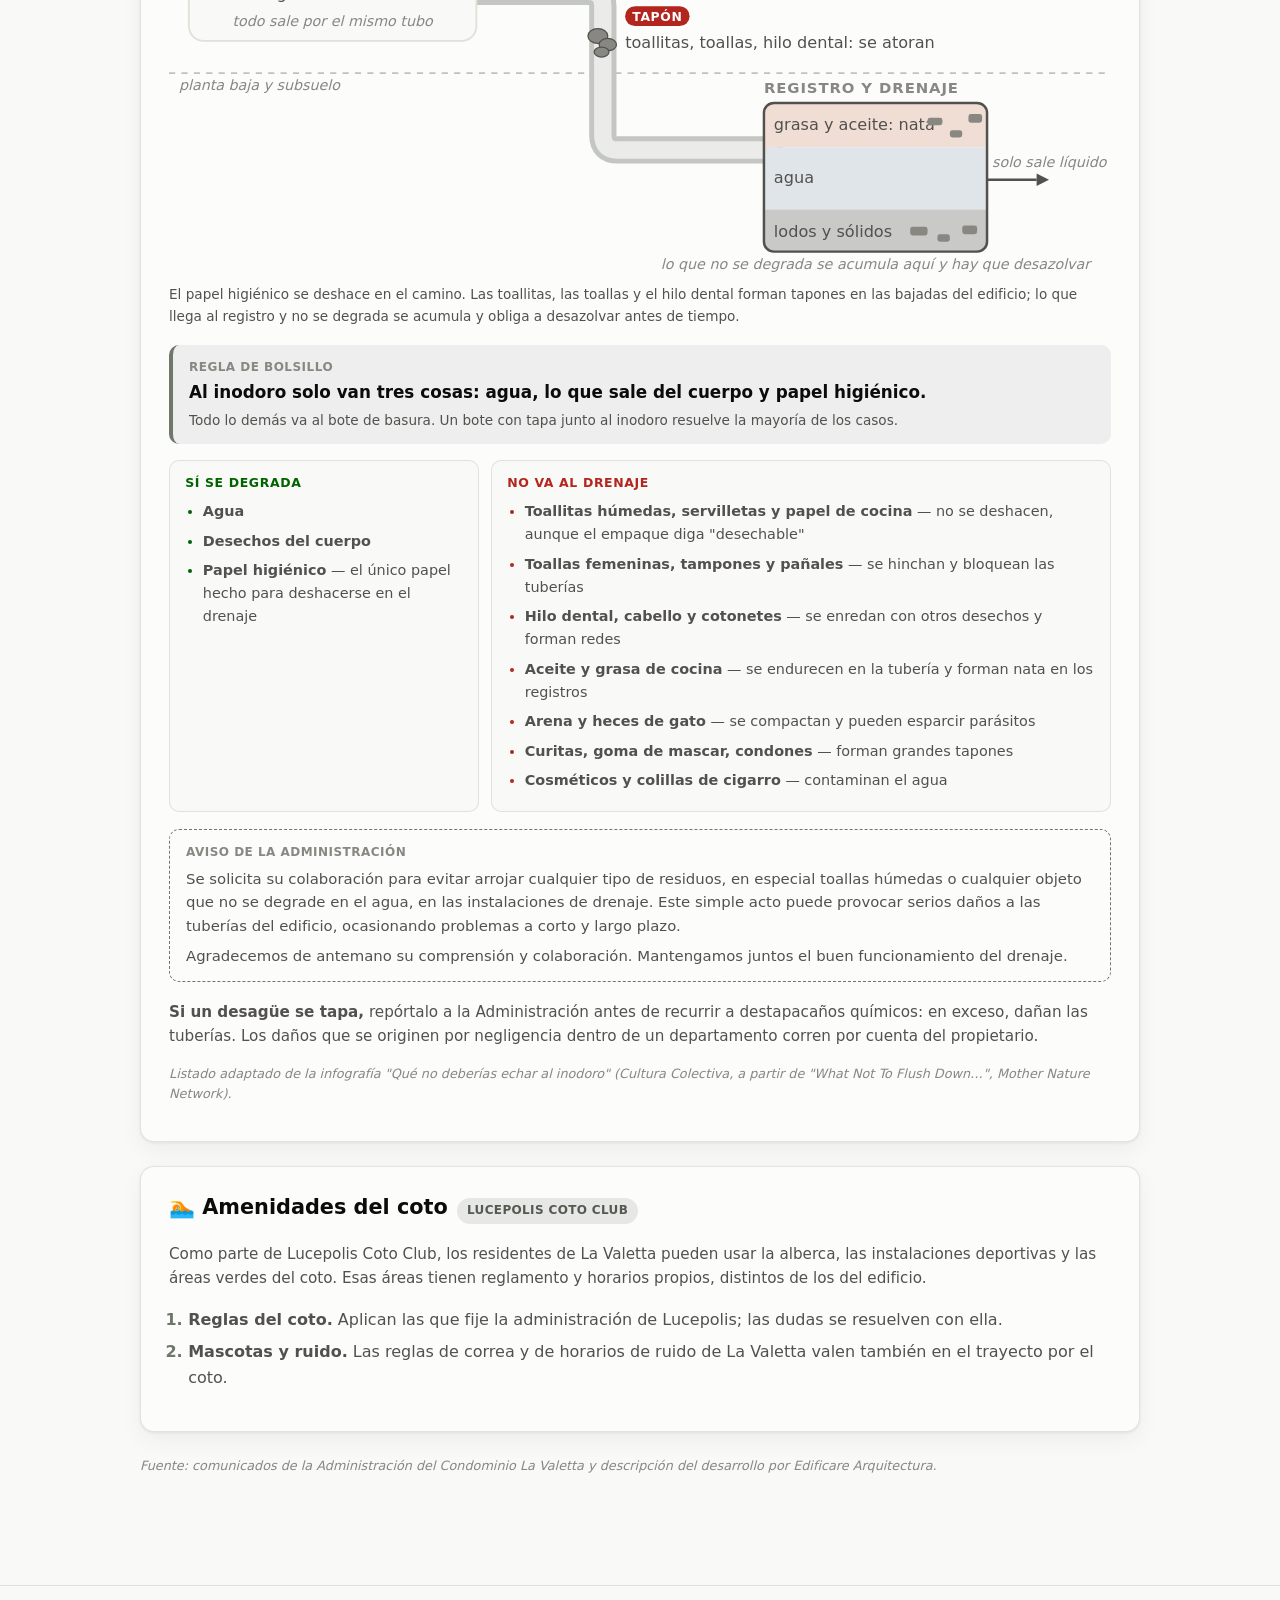
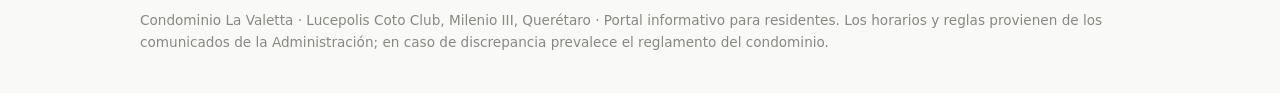
==== commit c087754b: "La casa club se aparta con garantía de $3,000 y devuelve $2,000 si todo está en orden Entra el regla" ====
--- a/areas-comunes.html
+++ b/areas-comunes.html
@@ -43,7 +43,7 @@
     <div class="table-scroll">
       <table class="hours">
         <tr><th>Qué</th><th>Cuándo</th></tr>
-        <tr><td><strong>Casa club</strong></td><td>Viernes y sábado 8:00–24:00 h</td></tr>
+        <tr><td><strong>Casa club</strong></td><td>10:00–23:59 h · garantía $3,000, se devuelven $2,000</td></tr>
         <tr><td><strong>Obras, reparaciones y proveedores</strong></td><td>L–V 8:00–18:00 · S 8:00–14:00 · domingo prohibido</td></tr>
         <tr><td><strong>Ruido</strong></td><td>Sin ruidos molestos desde las 22:00 h · nada audible desde otro depto desde las 00:00 h</td></tr>
         <tr><td><strong>Estacionamiento y cajones de visita</strong></td><td>Acceso permanente; visitas sin estancia prolongada</td></tr>
@@ -52,21 +52,27 @@
   </div>
 
   <section class="rule-block" id="casa-club">
-    <div class="area-head"><h2>🏠 Casa club</h2><span class="badge">Renta $500</span></div>
-    <p class="lead-note">Punto de reunión del edificio: sala de juntas, bar, billar y espacios para convivencia. Puede reservarse para uso privado a través de la Administración.</p>
-    <table class="hours">
-      <tr><th>Días</th><th>Horario</th></tr>
-      <tr><td>Viernes y sábado</td><td>8:00 – 24:00 h</td></tr>
-      <tr><td>Otros días</td><td>Consultar disponibilidad con la Administración</td></tr>
-    </table>
-    <ol>
-      <li><strong>Estar al corriente.</strong> El uso requiere estar al día en la cuota de mantenimiento.</li>
-      <li><strong>Reservación con la Administración.</strong> Se solicita con anticipación indicando fecha, horario y número de asistentes.</li>
-      <li><strong>Renta de $500 por evento.</strong> El ingreso entra a las cuentas del condominio y se reporta en <a href="finanzas.html">Finanzas</a>.</li>
-      <li><strong>Ruido dentro del horario general.</strong> Las reglas de ruido del edificio siguen vigentes: nada audible desde otro departamento después de las 00:00 h.</li>
-      <li><strong>Limpieza y orden.</strong> El espacio se entrega como se recibió, con la basura en bolsas cerradas y los muebles en su lugar.</li>
-      <li><strong>Responsabilidad.</strong> El residente que reserva responde por sus invitados y por cualquier desperfecto.</li>
-    </ol>
+    <div class="area-head"><h2>🏠 Casa club</h2><span class="badge">Garantía $3,000 · se devuelven $2,000</span></div>
+    <p class="lead-note">Punto de reunión del edificio: sala de juntas, bar, billar, futbolito y espacios para convivencia. Se aparta con la Administración dejando una garantía; al terminar, si todo está en orden, se devuelven $2,000 y los $1,000 restantes cubren la limpieza y el fondo de mantenimiento de la propia casa club.</p>
+    <div class="quick">
+      <div class="q"><div class="k">Garantía al apartar</div><div class="v">$3,000</div><div class="d">responde por cualquier desperfecto durante el evento</div></div>
+      <div class="q"><div class="k">Si todo está en orden</div><div class="v">Se devuelven $2,000</div><div class="d">cinco días después del evento</div></div>
+      <div class="q"><div class="k">Lo que sí se cobra</div><div class="v">$500 + $500</div><div class="d">limpieza y fondo común de mantenimiento de la casa club</div></div>
+      <div class="q"><div class="k">Horario</div><div class="v">10:00 – 23:59 h</div><div class="d">según el reglamento de la casa club</div></div>
+    </div>
+    <ol style="margin-top:1rem">
+      <li><strong>Apartar con la Administración.</strong> El primero en apartar la fecha tiene la prioridad; la disponibilidad se consulta con la Administración (correo <a href="mailto:lavalettta@gmail.com">lavalettta@gmail.com</a>, celular 442 282 78 29).</li>
+      <li><strong>Garantía de $3,000</strong> al apartar, para reparar cualquier desperfecto que sufra el inmueble durante la reunión.</li>
+      <li><strong>Responsabilidad total durante el evento.</strong> El propietario o inquilino responde por la casa club y por lo que sus invitados causen en jardines y áreas comunes.</li>
+      <li><strong>Checklist de entrada y salida.</strong> La Administración y el residente revisan juntos, antes y después, puertas y chapas, comedor, sillas y bancos, cocineta, frigobar, tarja y monomandos, ventanas, sala y cojines, mesas, alfombra, TV y su control, botes de basura, cuadros, baños y espejos, mesa y tacos de billar, futbolito y sus pelotitas y la mesa de juegos. Lo que no esté en orden se descuenta de la garantía.</li>
+      <li><strong>Sin basura al terminar.</strong> Es responsabilidad de quien renta llevarla al contenedor; no se deja dentro de la casa club.</li>
+      <li><strong>Un día hábil para retirar muebles externos.</strong> Lo que se deje más tiempo genera sanción.</li>
+      <li><strong>Devolución en cinco días.</strong> Los $2,000 se regresan cinco días después del evento, siempre que todo esté en orden y se haya cumplido el reglamento.</li>
+      <li><strong>Al cerrar:</strong> llaves de agua bien cerradas, luminarias apagadas y la puerta bien cerrada.</li>
+      <li><strong>Estacionamiento.</strong> Los invitados respetan los cajones privados de los vecinos.</li>
+      <li><strong>Ruido.</strong> Siguen vigentes las reglas del edificio: nada audible desde otro departamento después de las 00:00 h.</li>
+    </ol>
+    <p class="ref">Fuente: cláusula décima sexta del reglamento del condominio (uso de la casa club) y checklist de entrega de la Administración La Valetta. El comunicado reciente de la Administración menciona viernes y sábado de 8:00 a 24:00 h; ante la diferencia con el reglamento, confirmar el horario vigente con la Administración.</p>
   </section>
 
   <section class="rule-block" id="estacionamiento">
--- a/css/styles.css
+++ b/css/styles.css
@@ -306,3 +306,11 @@
 .stat .v.small { font-size: 1.1rem; }
 table.data td a { color: var(--accent); text-decoration: none; font-weight: 600; font-size: 0.85rem; }
 table.data td a:hover { text-decoration: underline; }
+
+/* Finanzas: vista general y detalle por mes */
+table.data tr.click { cursor: pointer; }
+table.data tr.click:hover td { background: color-mix(in srgb, var(--accent) 8%, transparent); color: var(--ink); }
+table.data tr.click td.go { color: var(--accent); font-weight: 700; text-align: right; }
+a.back { color: var(--accent); text-decoration: none; font-weight: 600; font-size: 0.92rem; }
+a.back:hover { text-decoration: underline; }
+.stat .v.neg, .stat .v.pos { }
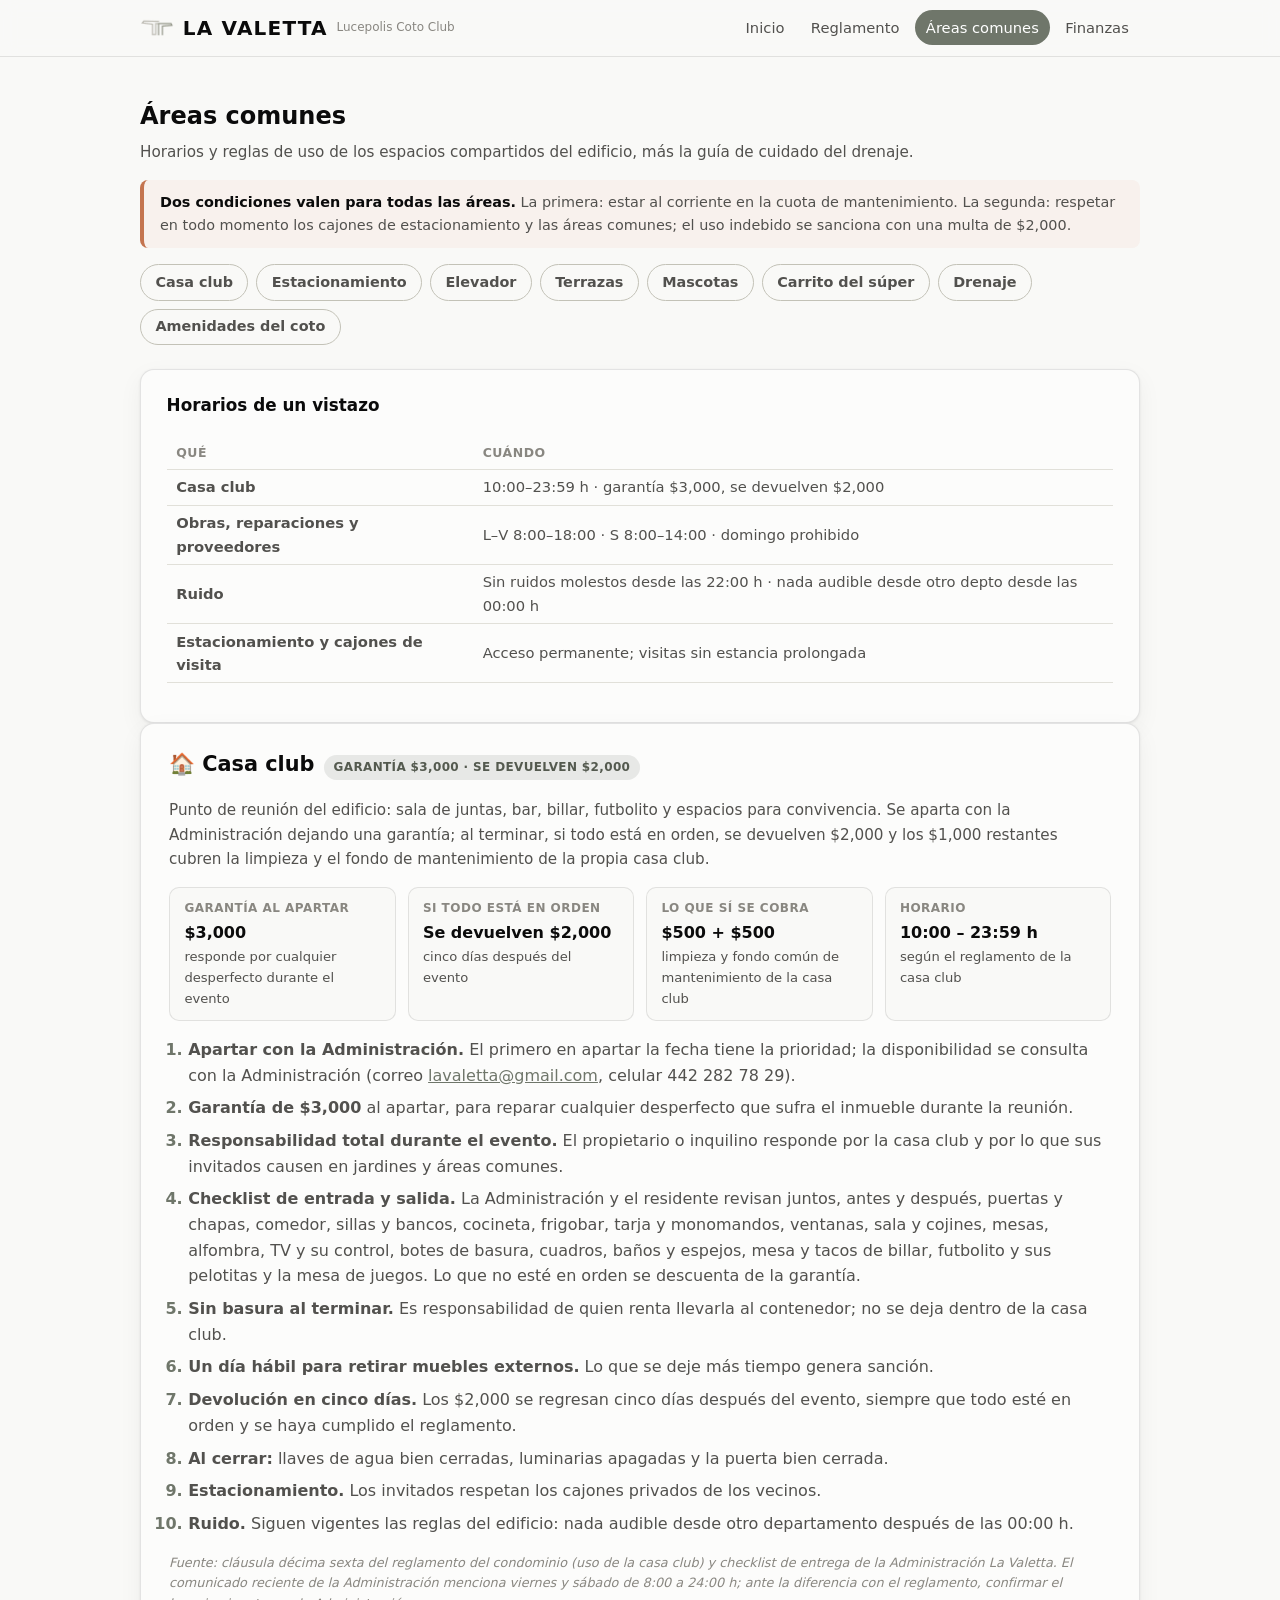
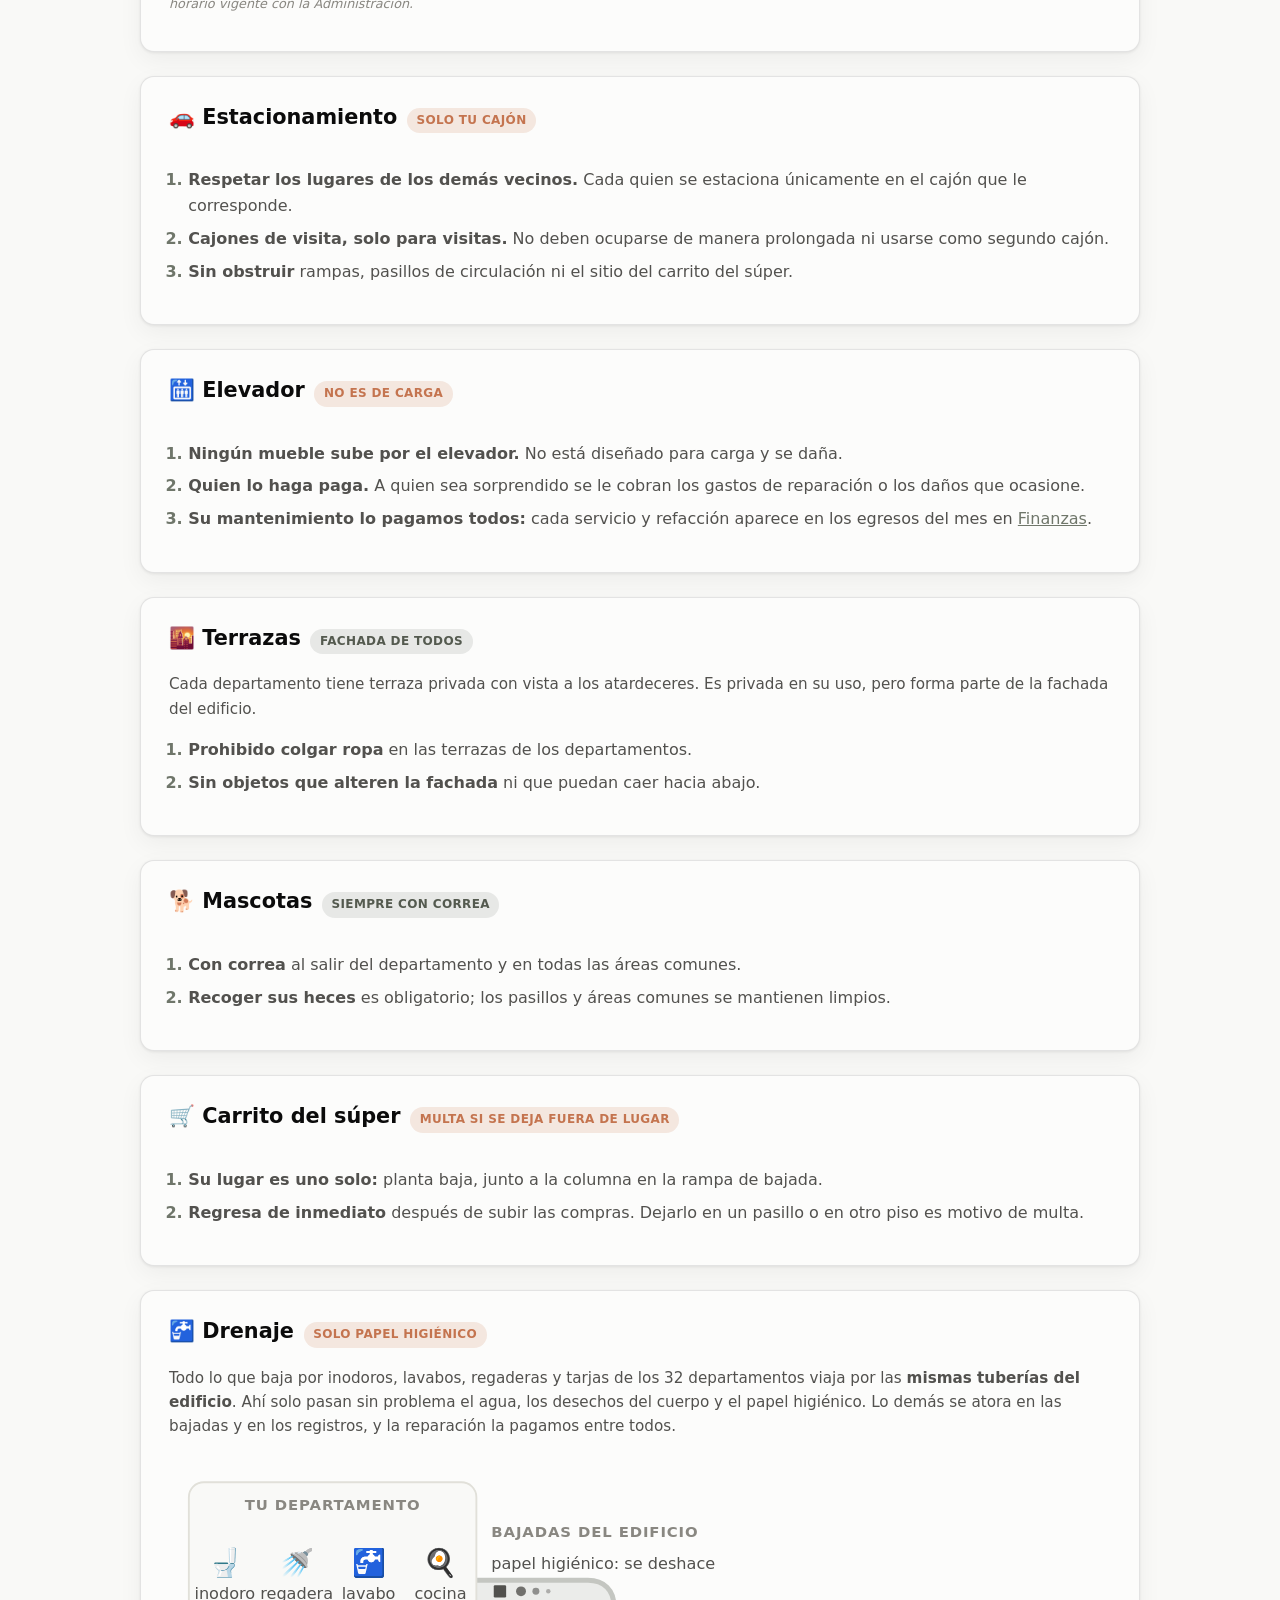
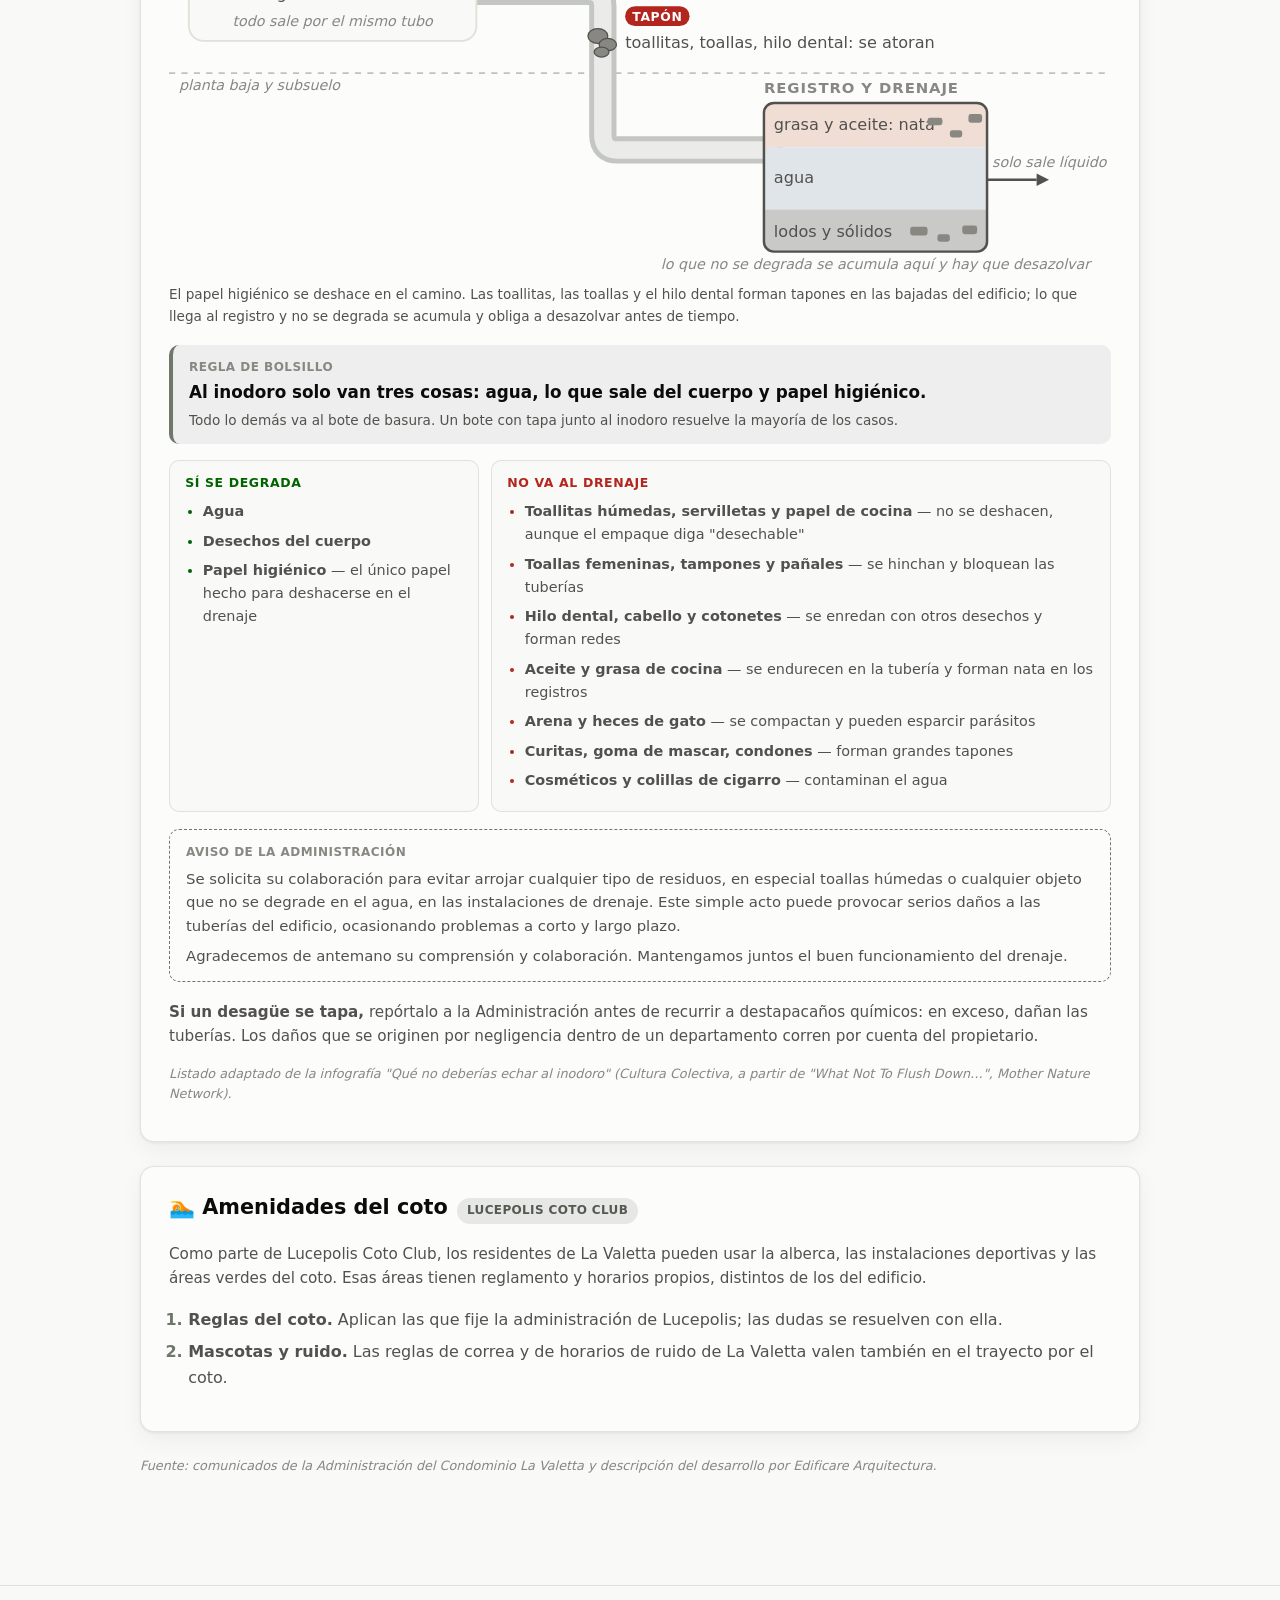
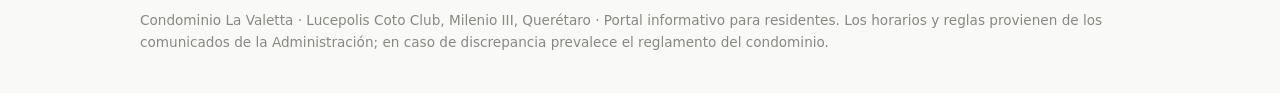
==== commit 28304d11: "El correo de la Administración va con dos t: lavaletta@gmail.com Co-Authored-By: Claude Fable 5.1 <n" ====
--- a/areas-comunes.html
+++ b/areas-comunes.html
@@ -61,7 +61,7 @@
       <div class="q"><div class="k">Horario</div><div class="v">10:00 – 23:59 h</div><div class="d">según el reglamento de la casa club</div></div>
     </div>
     <ol style="margin-top:1rem">
-      <li><strong>Apartar con la Administración.</strong> El primero en apartar la fecha tiene la prioridad; la disponibilidad se consulta con la Administración (correo <a href="mailto:lavalettta@gmail.com">lavalettta@gmail.com</a>, celular 442 282 78 29).</li>
+      <li><strong>Apartar con la Administración.</strong> El primero en apartar la fecha tiene la prioridad; la disponibilidad se consulta con la Administración (correo <a href="mailto:lavaletta@gmail.com">lavaletta@gmail.com</a>, celular 442 282 78 29).</li>
       <li><strong>Garantía de $3,000</strong> al apartar, para reparar cualquier desperfecto que sufra el inmueble durante la reunión.</li>
       <li><strong>Responsabilidad total durante el evento.</strong> El propietario o inquilino responde por la casa club y por lo que sus invitados causen en jardines y áreas comunes.</li>
       <li><strong>Checklist de entrada y salida.</strong> La Administración y el residente revisan juntos, antes y después, puertas y chapas, comedor, sillas y bancos, cocineta, frigobar, tarja y monomandos, ventanas, sala y cojines, mesas, alfombra, TV y su control, botes de basura, cuadros, baños y espejos, mesa y tacos de billar, futbolito y sus pelotitas y la mesa de juegos. Lo que no esté en orden se descuenta de la garantía.</li>
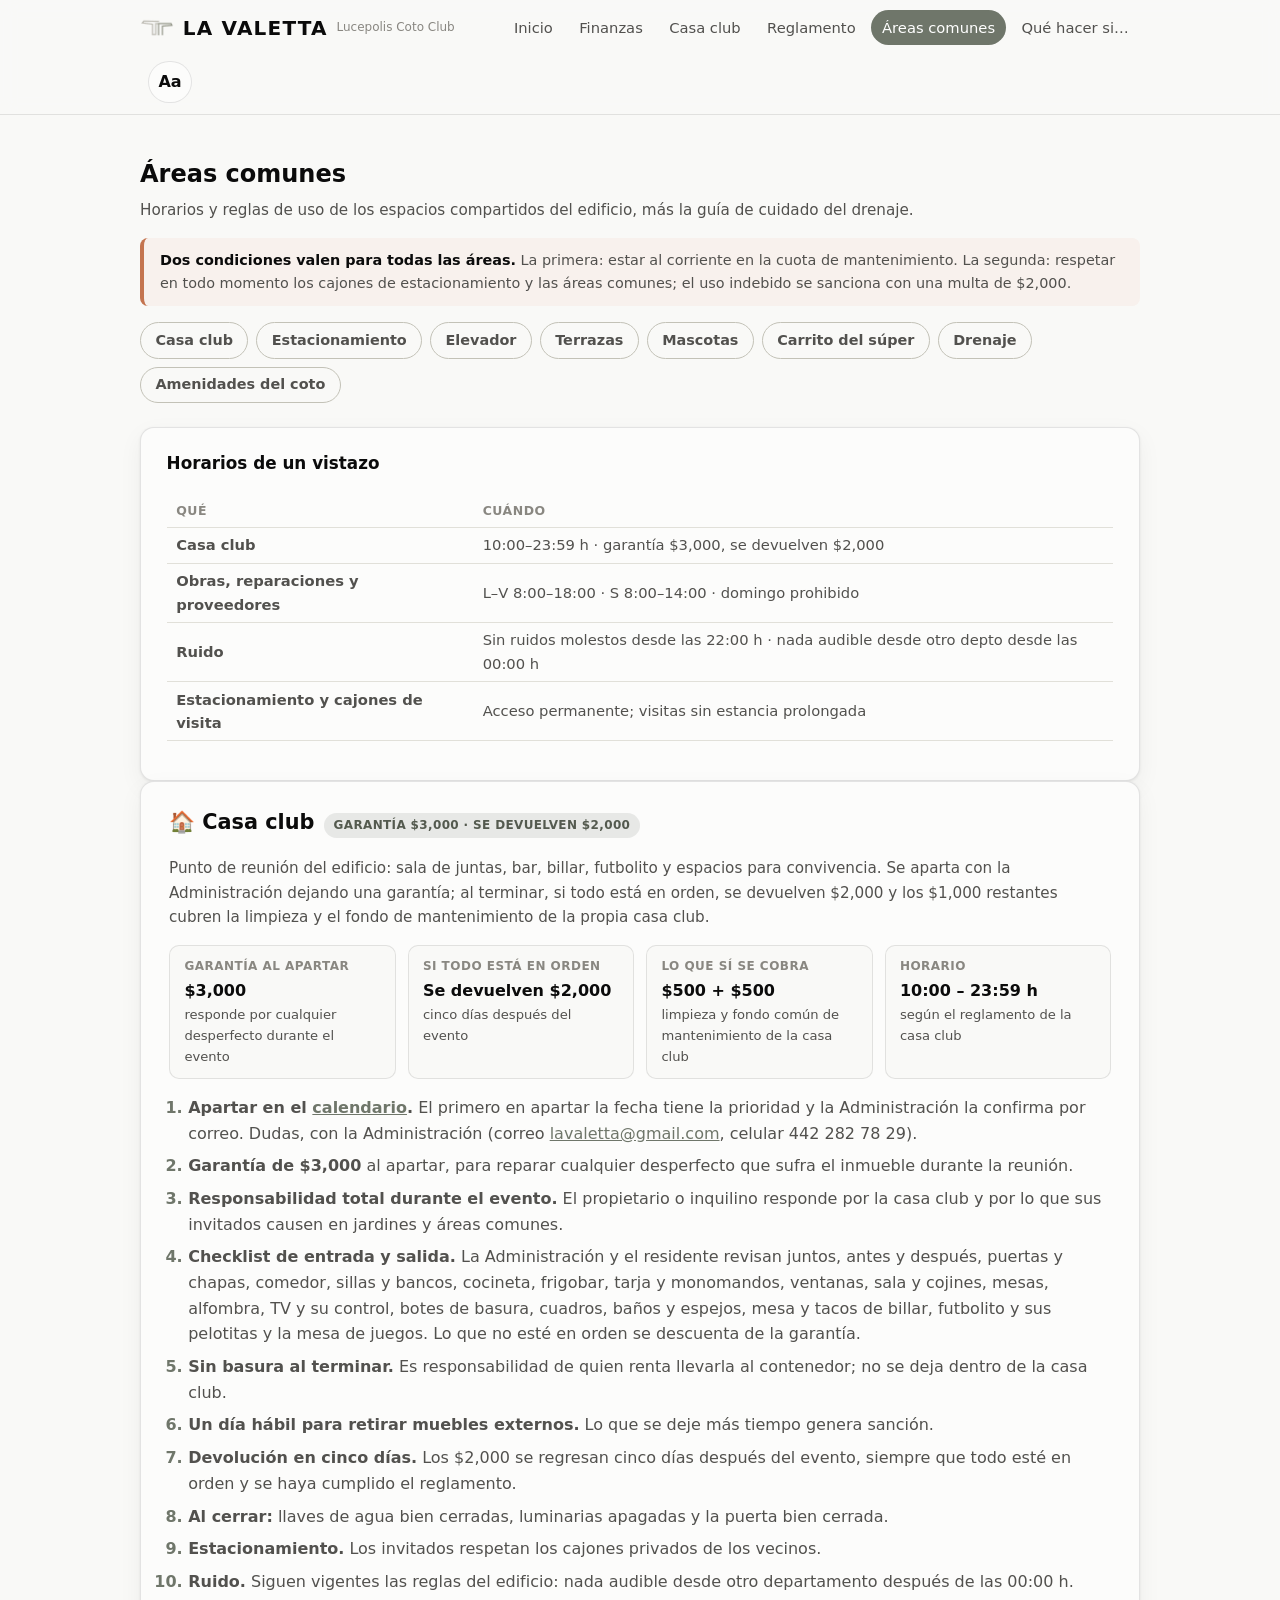
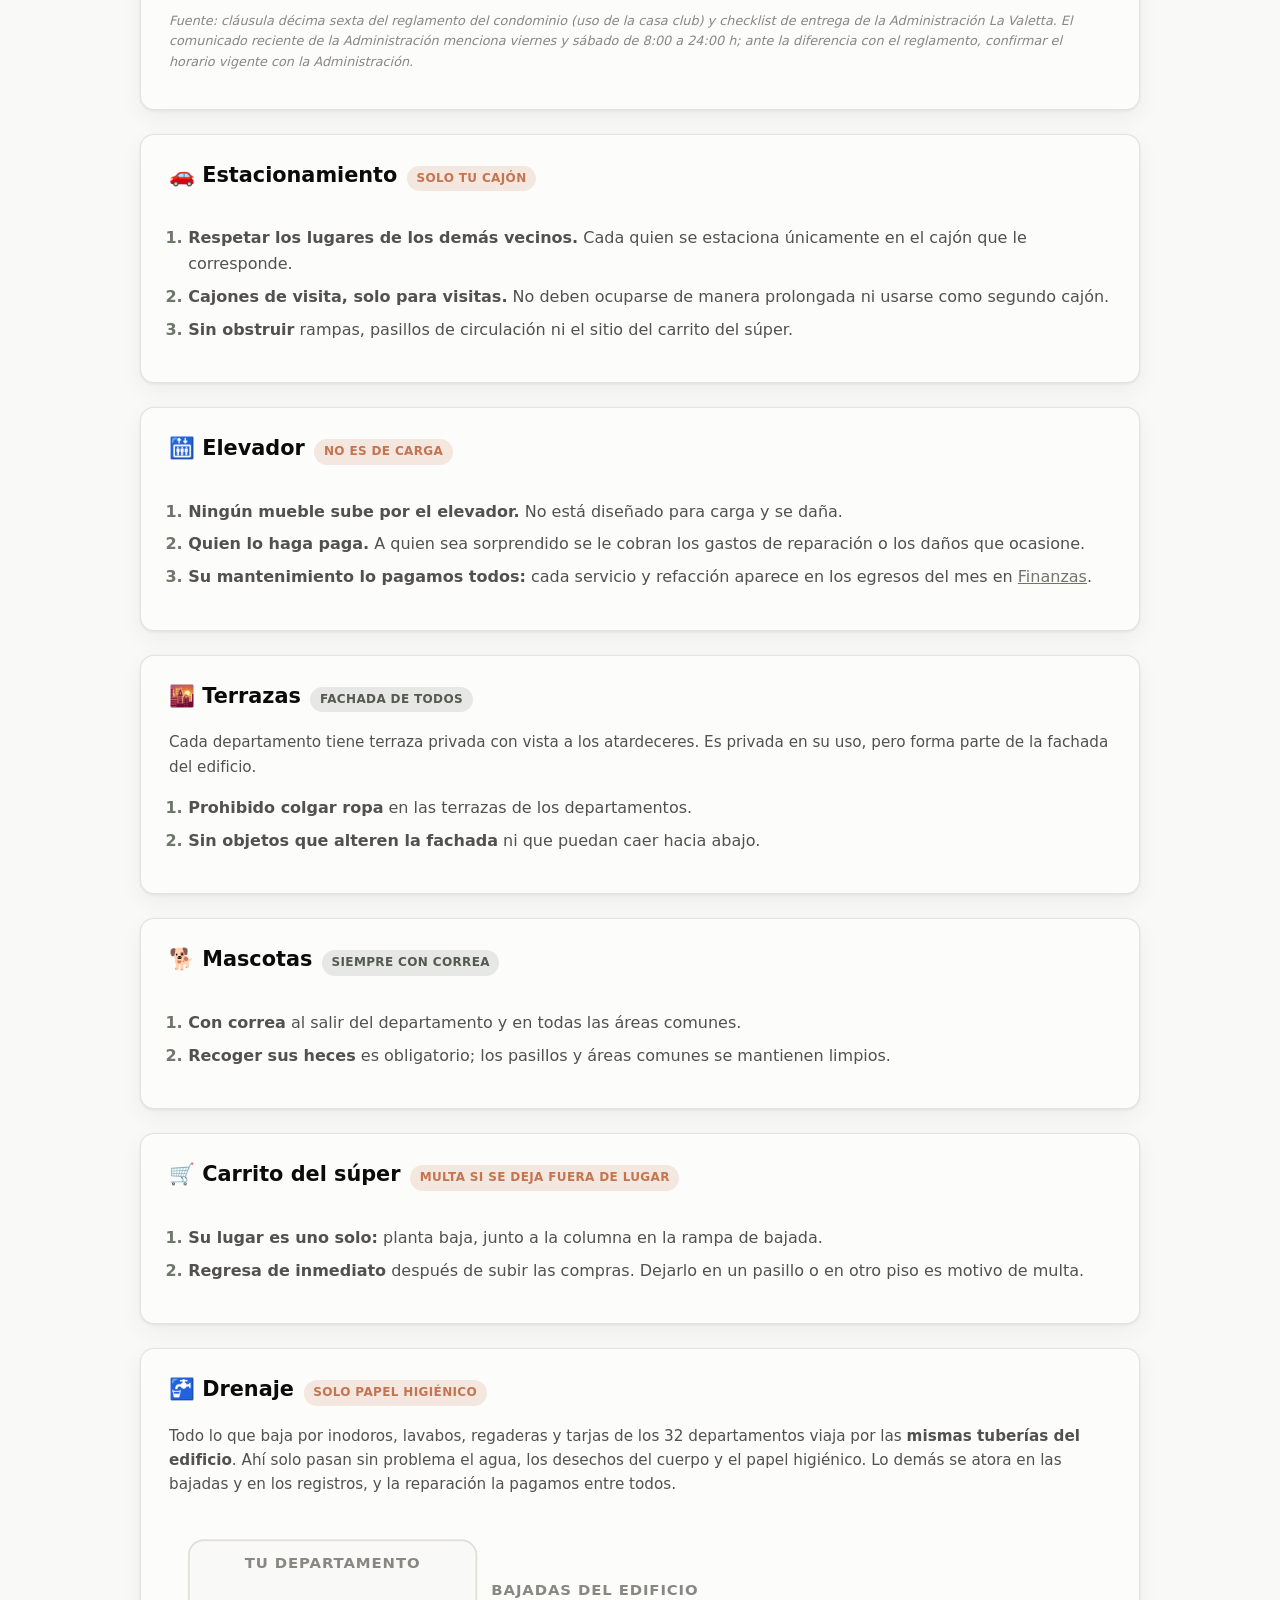
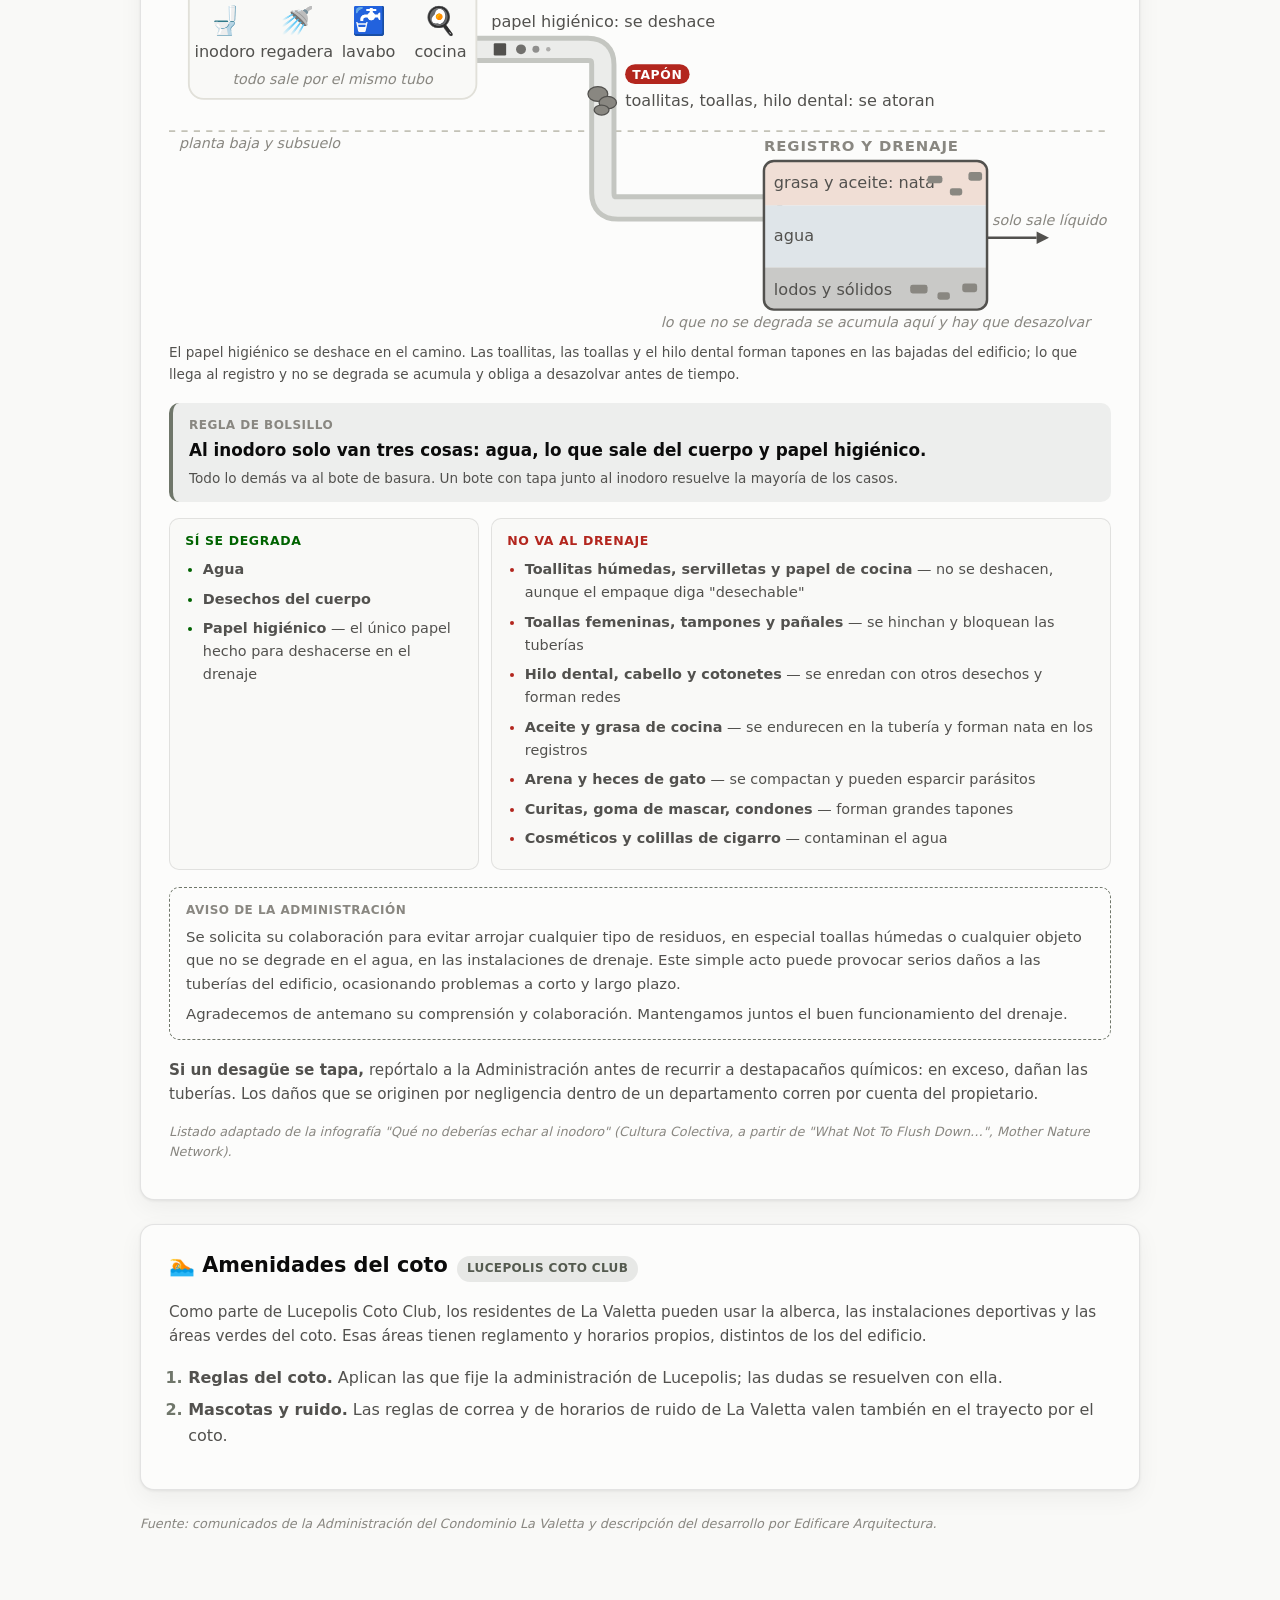
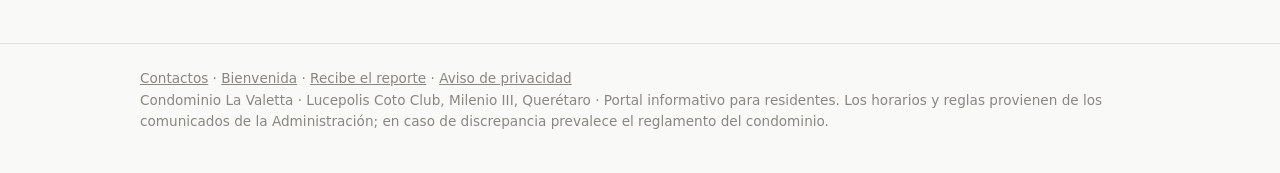
==== commit 8c5ff889: "Valetta al día: menú en celular, letra grande, Inicio con mosaico, Qué hacer si, Contactos, Bienveni" ====
--- a/areas-comunes.html
+++ b/areas-comunes.html
@@ -14,9 +14,11 @@
     <a class="brand" href="index.html"><img src="assets/mark.png" alt=""><span class="logo">LA VALETTA</span><span class="tag">Lucepolis Coto Club</span></a>
     <nav class="main">
       <a href="index.html">Inicio</a>
+      <a href="finanzas.html">Finanzas</a>
+      <a href="casa-club.html">Casa club</a>
       <a href="reglamento.html">Reglamento</a>
       <a href="areas-comunes.html" class="active">Áreas comunes</a>
-      <a href="finanzas.html">Finanzas</a>
+      <a href="emergencias.html">Qué hacer si…</a>
     </nav>
   </div>
 </header>
@@ -61,7 +63,7 @@
       <div class="q"><div class="k">Horario</div><div class="v">10:00 – 23:59 h</div><div class="d">según el reglamento de la casa club</div></div>
     </div>
     <ol style="margin-top:1rem">
-      <li><strong>Apartar con la Administración.</strong> El primero en apartar la fecha tiene la prioridad; la disponibilidad se consulta con la Administración (correo <a href="mailto:lavaletta@gmail.com">lavaletta@gmail.com</a>, celular 442 282 78 29).</li>
+      <li><strong>Apartar en el <a href="casa-club.html">calendario</a>.</strong> El primero en apartar la fecha tiene la prioridad y la Administración la confirma por correo. Dudas, con la Administración (correo <a href="mailto:lavaletta@gmail.com">lavaletta@gmail.com</a>, celular 442 282 78 29).</li>
       <li><strong>Garantía de $3,000</strong> al apartar, para reparar cualquier desperfecto que sufra el inmueble durante la reunión.</li>
       <li><strong>Responsabilidad total durante el evento.</strong> El propietario o inquilino responde por la casa club y por lo que sus invitados causen en jardines y áreas comunes.</li>
       <li><strong>Checklist de entrada y salida.</strong> La Administración y el residente revisan juntos, antes y después, puertas y chapas, comedor, sillas y bancos, cocineta, frigobar, tarja y monomandos, ventanas, sala y cojines, mesas, alfombra, TV y su control, botes de basura, cuadros, baños y espejos, mesa y tacos de billar, futbolito y sus pelotitas y la mesa de juegos. Lo que no esté en orden se descuenta de la garantía.</li>
@@ -239,8 +241,10 @@
 
 <footer class="site-footer">
   <div class="inner">
+    <a href="contactos.html">Contactos</a> · <a href="bienvenida.html">Bienvenida</a> · <a href="correo.html">Recibe el reporte</a> · <a href="privacidad.html">Aviso de privacidad</a><br>
     Condominio La Valetta · Lucepolis Coto Club, Milenio III, Querétaro · Portal informativo para residentes. Los horarios y reglas provienen de los comunicados de la Administración; en caso de discrepancia prevalece el reglamento del condominio.
   </div>
 </footer>
+<script src="js/comun.js"></script>
 </body>
 </html>
--- a/css/styles.css
+++ b/css/styles.css
@@ -310,7 +310,48 @@
 /* Finanzas: vista general y detalle por mes */
 table.data tr.click { cursor: pointer; }
 table.data tr.click:hover td { background: color-mix(in srgb, var(--accent) 8%, transparent); color: var(--ink); }
-table.data tr.click td.go { color: var(--accent); font-weight: 700; text-align: right; }
-a.back { color: var(--accent); text-decoration: none; font-weight: 600; font-size: 0.92rem; }
-a.back:hover { text-decoration: underline; }
-.stat .v.neg, .stat .v.pos { }
+table.data tr.click td.go { text-align: right; white-space: nowrap; }
+.btn-mini { display: inline-block; background: var(--accent); color: #fff; border-radius: 999px; padding: 0.25rem 0.8rem; font-size: 0.8rem; font-weight: 700; letter-spacing: 0.02em; }
+@media (prefers-color-scheme: dark) { .btn-mini { color: #0d0d0d; } }
+table.data tr.click:hover .btn-mini { background: var(--accent-strong); }
+.back-bar { display: flex; align-items: center; gap: 1rem; flex-wrap: wrap; margin: 1rem 0 0; }
+.back-bar .hint { color: var(--muted); font-size: 0.88rem; }
+
+/* ===== Noviembre 2026: menú en celular, letra grande, mosaico y páginas nuevas ===== */
+.vl-letra, .vl-menu { font: inherit; font-weight: 800; min-height: 42px; border-radius: 999px; border: 1px solid var(--border); background: var(--surface); color: var(--ink); cursor: pointer; }
+.vl-letra { min-width: 44px; margin-left: auto; } .vl-letra[aria-pressed="true"] { background: var(--accent); color: #fff; border-color: var(--accent); }
+.vl-menu { display: none; padding: 0 .9rem; margin-left: .4rem; }
+html.vl-grande { font-size: 118%; }
+@media (min-width: 761px) { .vl-letra { order: 5; margin-left: .5rem; } nav.main { margin-left: auto; } }
+@media (max-width: 760px) {
+  .site-header .inner { flex-wrap: wrap; position: relative; gap: .4rem; padding: .55rem 1rem; } .vl-menu { display: inline-block; margin-left: 0; } .brand .logo { font-size: 1.1rem; }
+  nav.main { display: none; width: 100%; flex-direction: column; margin: .4rem 0 0; }
+  nav.main.abierto { display: flex; } nav.main a { padding: .75rem .9rem; font-size: 1.05rem; }
+  .brand .tag { display: none; }
+}
+.mos { display: grid; grid-template-columns: repeat(auto-fill, minmax(150px, 1fr)); gap: .6rem; margin-top: .8rem; }
+.mo { position: relative; display: flex; flex-direction: column; gap: .15rem; text-decoration: none; color: var(--ink); background: var(--surface); border: 1px solid var(--border); border-radius: 18px; padding: .95rem .95rem 1rem; box-shadow: var(--shadow); min-height: 112px; }
+.mo::after { content: "›"; position: absolute; right: .9rem; top: .7rem; color: var(--muted); font-size: 1.3rem; }
+.mo span { font-size: 1.7rem; } .mo b { font-size: 1.02rem; line-height: 1.25; } .mo small { color: var(--muted); font-size: .84rem; line-height: 1.3; }
+.mo:hover { border-color: var(--accent); }
+.franja { display: grid; grid-template-columns: 1fr 1fr; gap: .5rem; margin-top: .8rem; }
+.franja a { display: block; text-decoration: none; color: var(--ink); background: color-mix(in srgb, var(--accent) 10%, var(--surface)); border-radius: 14px; padding: .75rem .9rem; font-size: .92rem; }
+@media (max-width: 520px) { .franja { grid-template-columns: 1fr; } .mos { grid-template-columns: 1fr 1fr; } }
+.pg { max-width: 680px; margin: 0 auto; padding: 1.2rem 1rem 4rem; } .pg h1 { font-size: 1.75rem; margin: .4rem 0 .5rem; } .pg .sub { color: var(--ink-2); margin: 0 0 1rem; }
+.big-tel { display: flex; gap: .5rem; flex-wrap: wrap; margin: .4rem 0 1rem; }
+.tel { display: inline-flex; align-items: center; gap: .4rem; text-decoration: none; font-weight: 800; padding: .6rem 1rem; border-radius: 999px; background: var(--accent); color: #fff; min-height: 44px; }
+.tel.rojo { background: #b3261e; } .tel.wa { background: #25d366; } .tel.sec { background: var(--surface); color: var(--ink); border: 1px solid var(--border); }
+@media (prefers-color-scheme: dark) { .tel:not(.sec), .vl-letra[aria-pressed="true"] { color: #0d0d0d; } }
+.caso { background: var(--surface); border: 1px solid var(--border); border-radius: 18px; padding: 1rem 1.05rem; margin-bottom: .7rem; box-shadow: var(--shadow); }
+.caso h2 { font-size: 1.12rem; margin: 0 0 .4rem; } .caso ol, .caso ul { margin: 0; padding-left: 1.2rem; } .caso li { margin: .25rem 0; line-height: 1.5; }
+.caso .big-tel { margin: .7rem 0 0; }
+.ct { display: grid; grid-template-columns: auto 1fr; gap: .2rem .8rem; align-items: center; background: var(--surface); border: 1px solid var(--border); border-radius: 18px; padding: .9rem 1rem; margin-bottom: .6rem; }
+.ct > span { font-size: 1.8rem; grid-row: span 2; } .ct b { display: block; } .ct small { color: var(--ink-2); } .ct .big-tel { grid-column: 2; margin: .3rem 0 0; }
+.in { width: 100%; box-sizing: border-box; font: inherit; font-size: 1.05rem; padding: .75rem .9rem; border: 2px solid var(--baseline); border-radius: 12px; background: var(--surface); color: var(--ink); }
+.in:focus { outline: none; border-color: var(--accent); } .lb { display: block; font-weight: 800; margin: .9rem 0 .35rem; }
+.go { display: block; width: 100%; margin-top: 1rem; font: inherit; font-weight: 800; font-size: 1.1rem; min-height: 56px; border: 0; border-radius: 14px; background: var(--accent); color: #fff; cursor: pointer; }
+.go:disabled { opacity: .5; cursor: wait; } .go.sec { background: var(--surface); color: var(--ink); border: 1px solid var(--border); }
+@media (prefers-color-scheme: dark) { .go:not(.sec) { color: #0d0d0d; } }
+.msg { font-weight: 700; margin: .7rem 0 0; } .msg.ok { color: var(--good-text); } .msg.mal { color: var(--bad-text); }
+.trampa { position: absolute; left: -9999px; }
+.caja { background: var(--surface); border: 1px solid var(--border); border-radius: 20px; padding: 1.1rem; box-shadow: var(--shadow); margin-bottom: 1rem; }
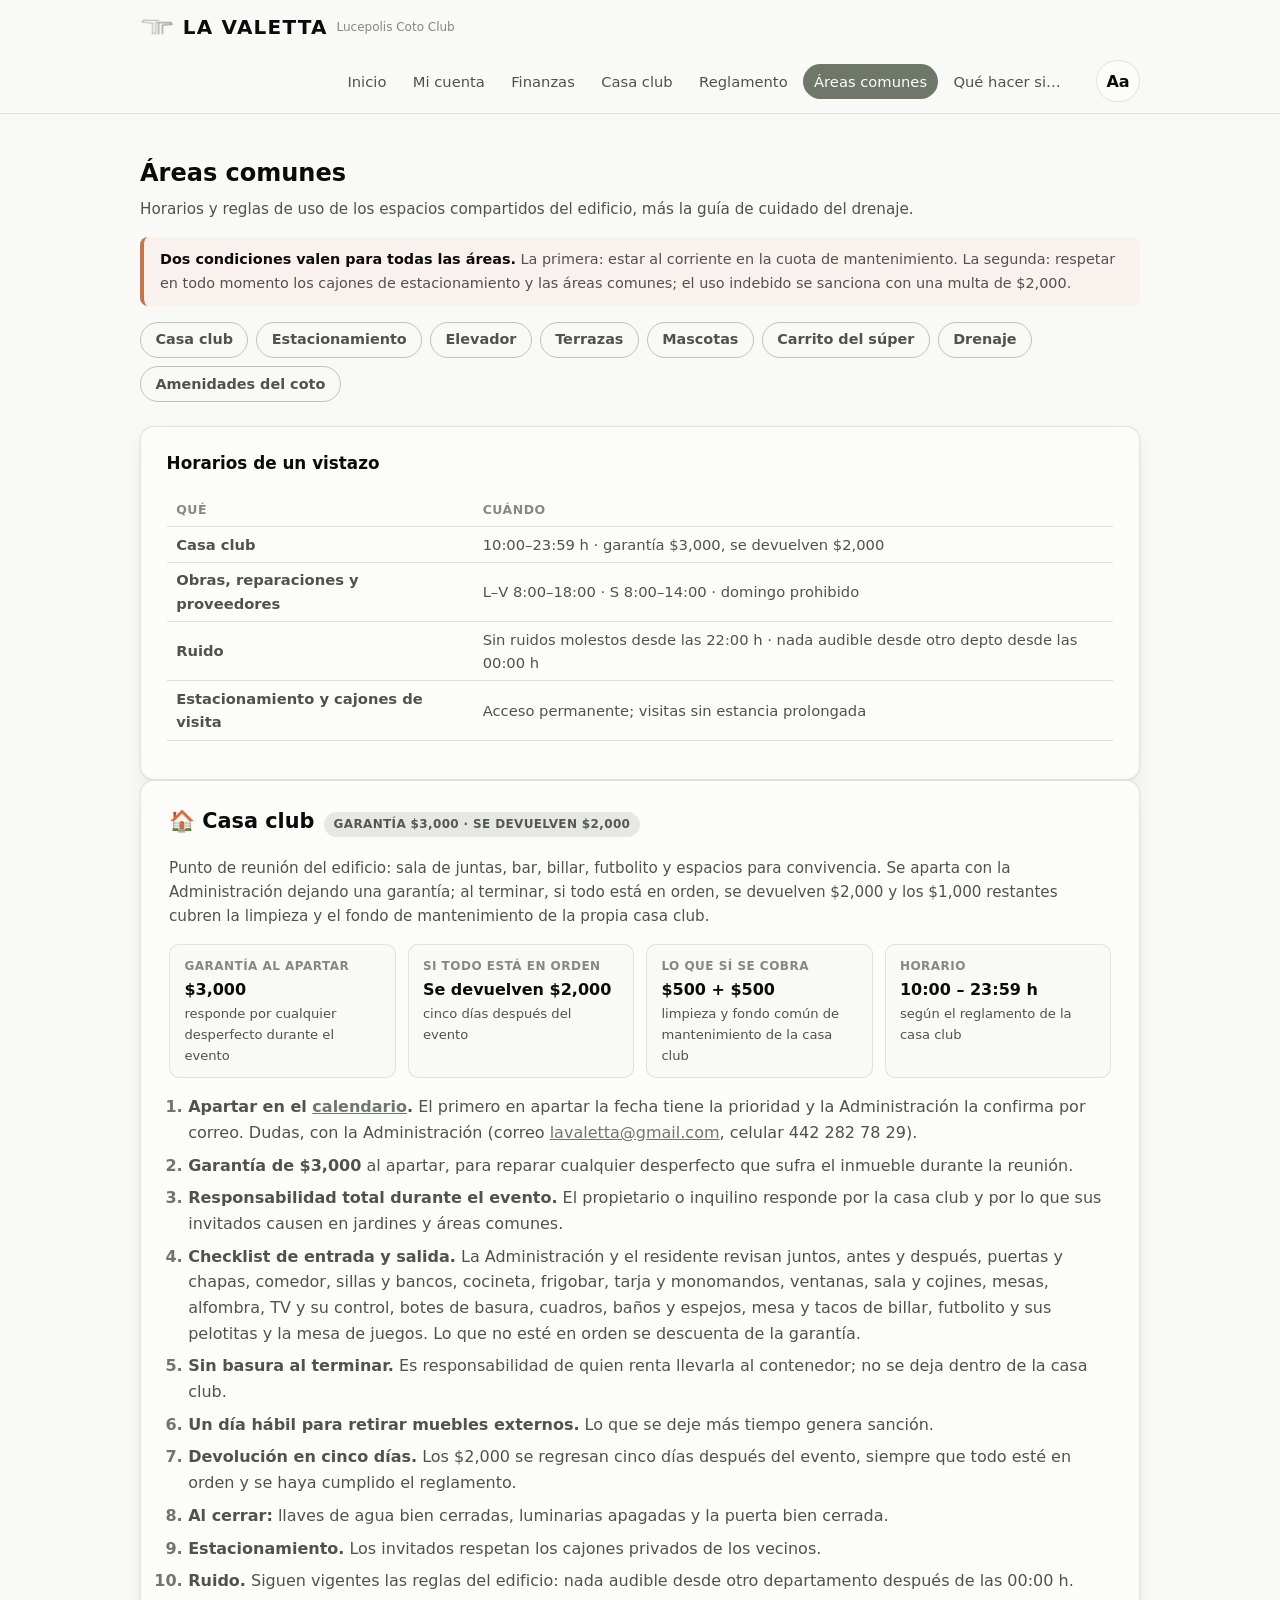
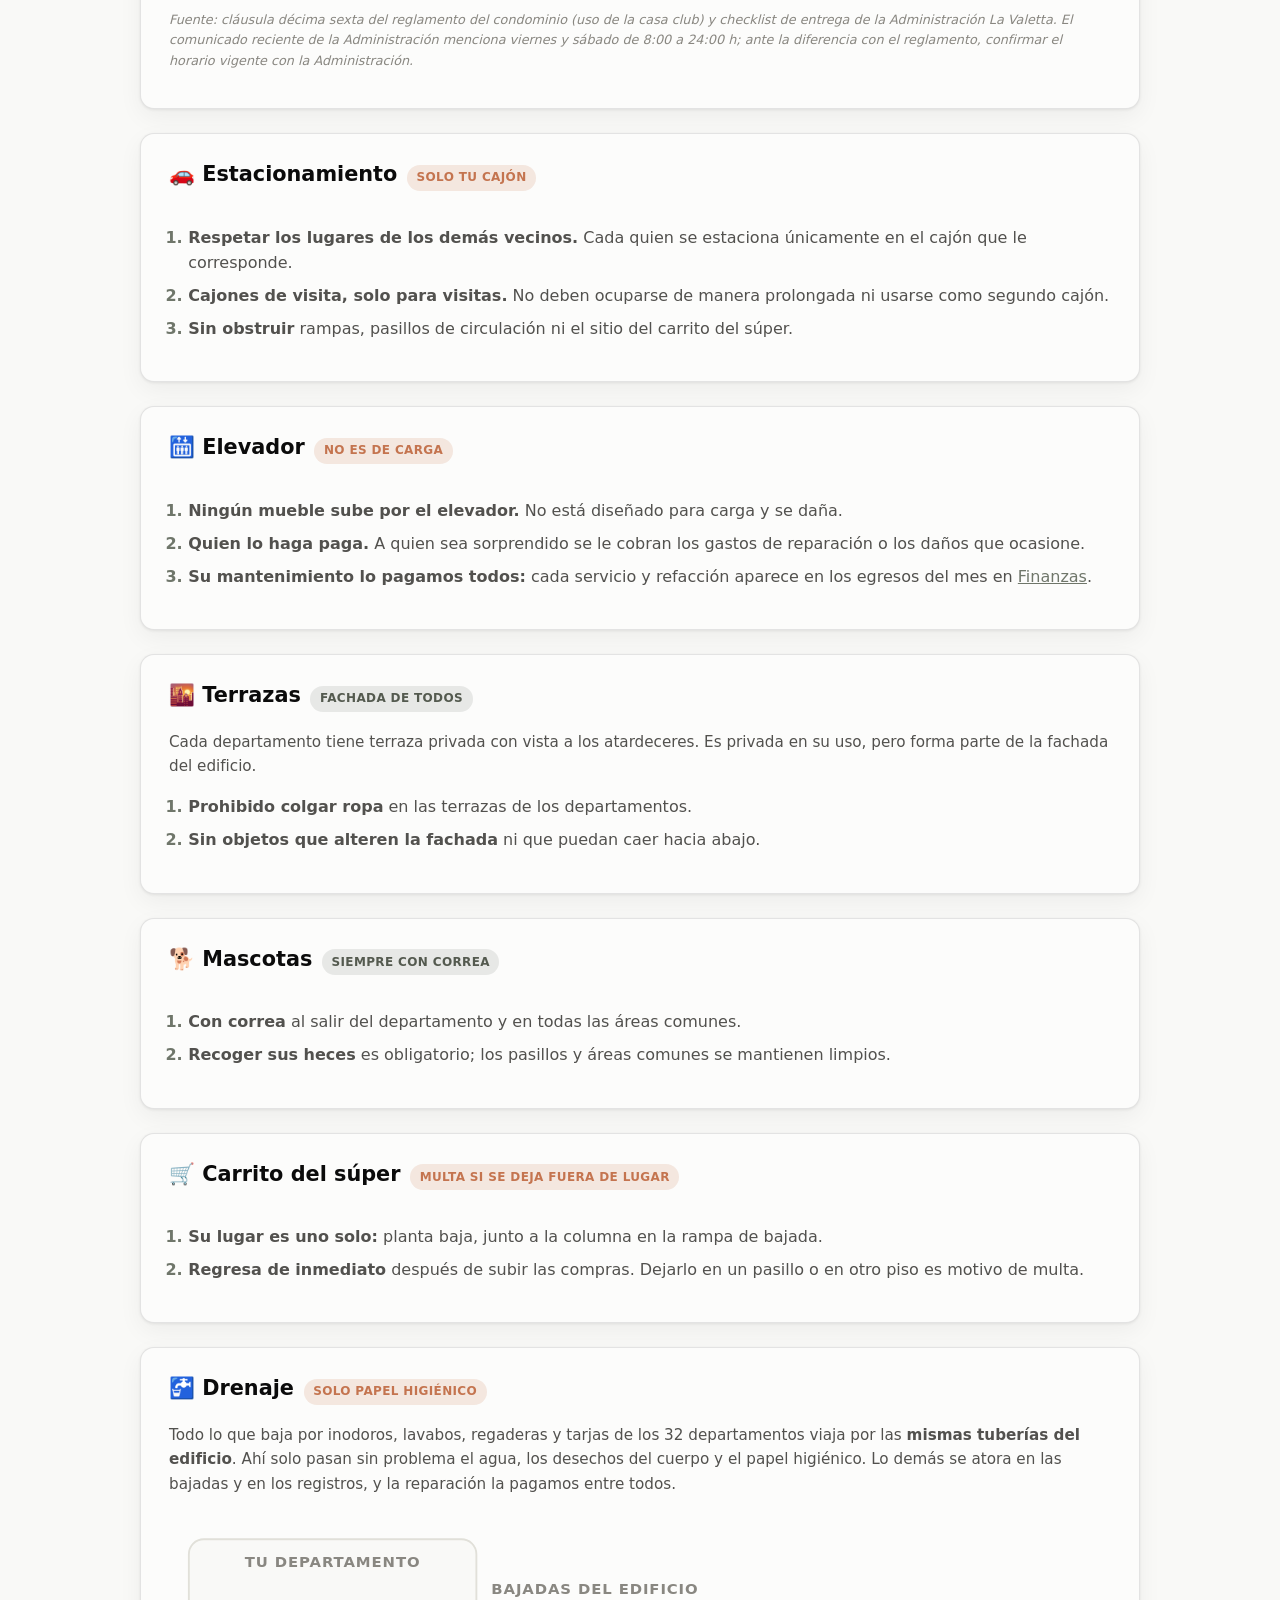
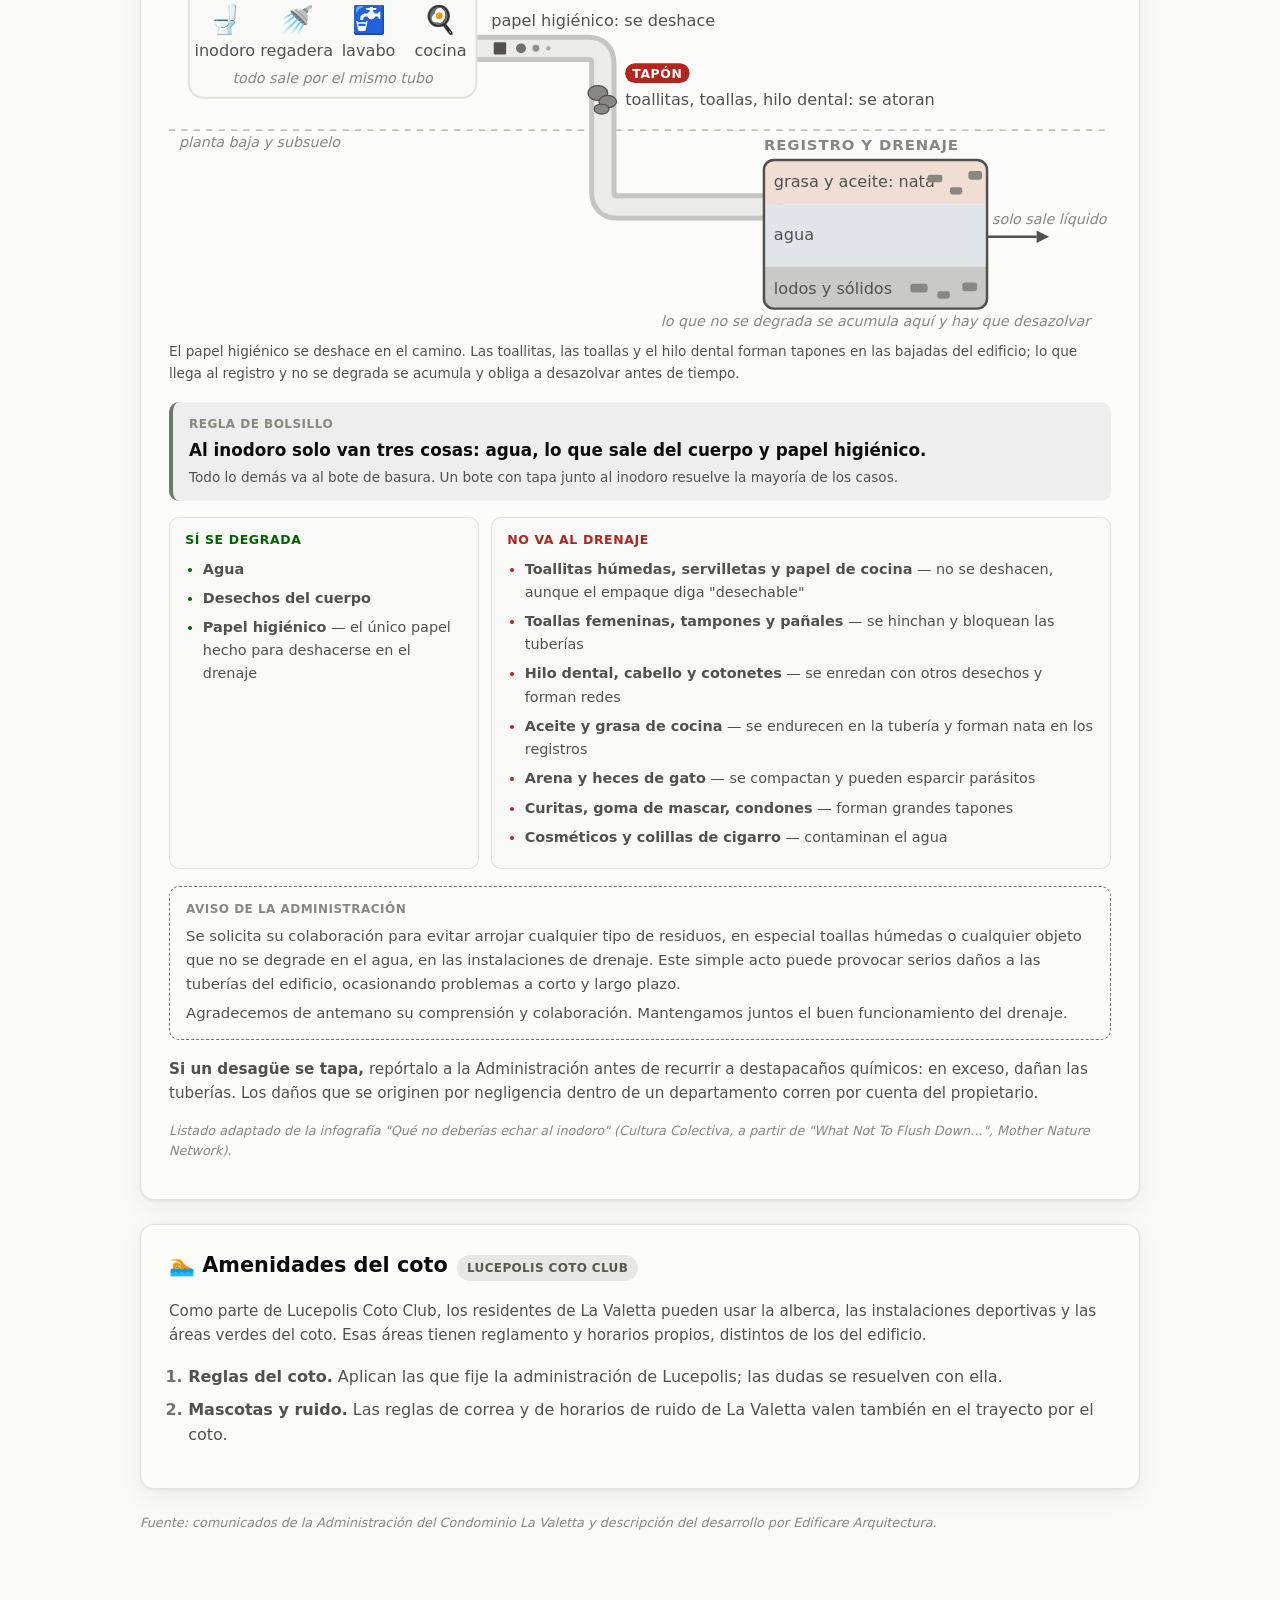
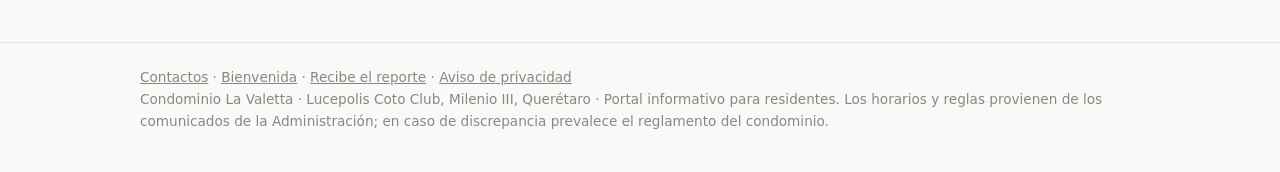
==== commit 8a3817f5: "Casa club: solo avisa a la Administración y se confirma con un toque desde el correo. Mi cuenta: cad" ====
--- a/areas-comunes.html
+++ b/areas-comunes.html
@@ -14,6 +14,7 @@
     <a class="brand" href="index.html"><img src="assets/mark.png" alt=""><span class="logo">LA VALETTA</span><span class="tag">Lucepolis Coto Club</span></a>
     <nav class="main">
       <a href="index.html">Inicio</a>
+      <a href="micuenta.html">Mi cuenta</a>
       <a href="finanzas.html">Finanzas</a>
       <a href="casa-club.html">Casa club</a>
       <a href="reglamento.html">Reglamento</a>
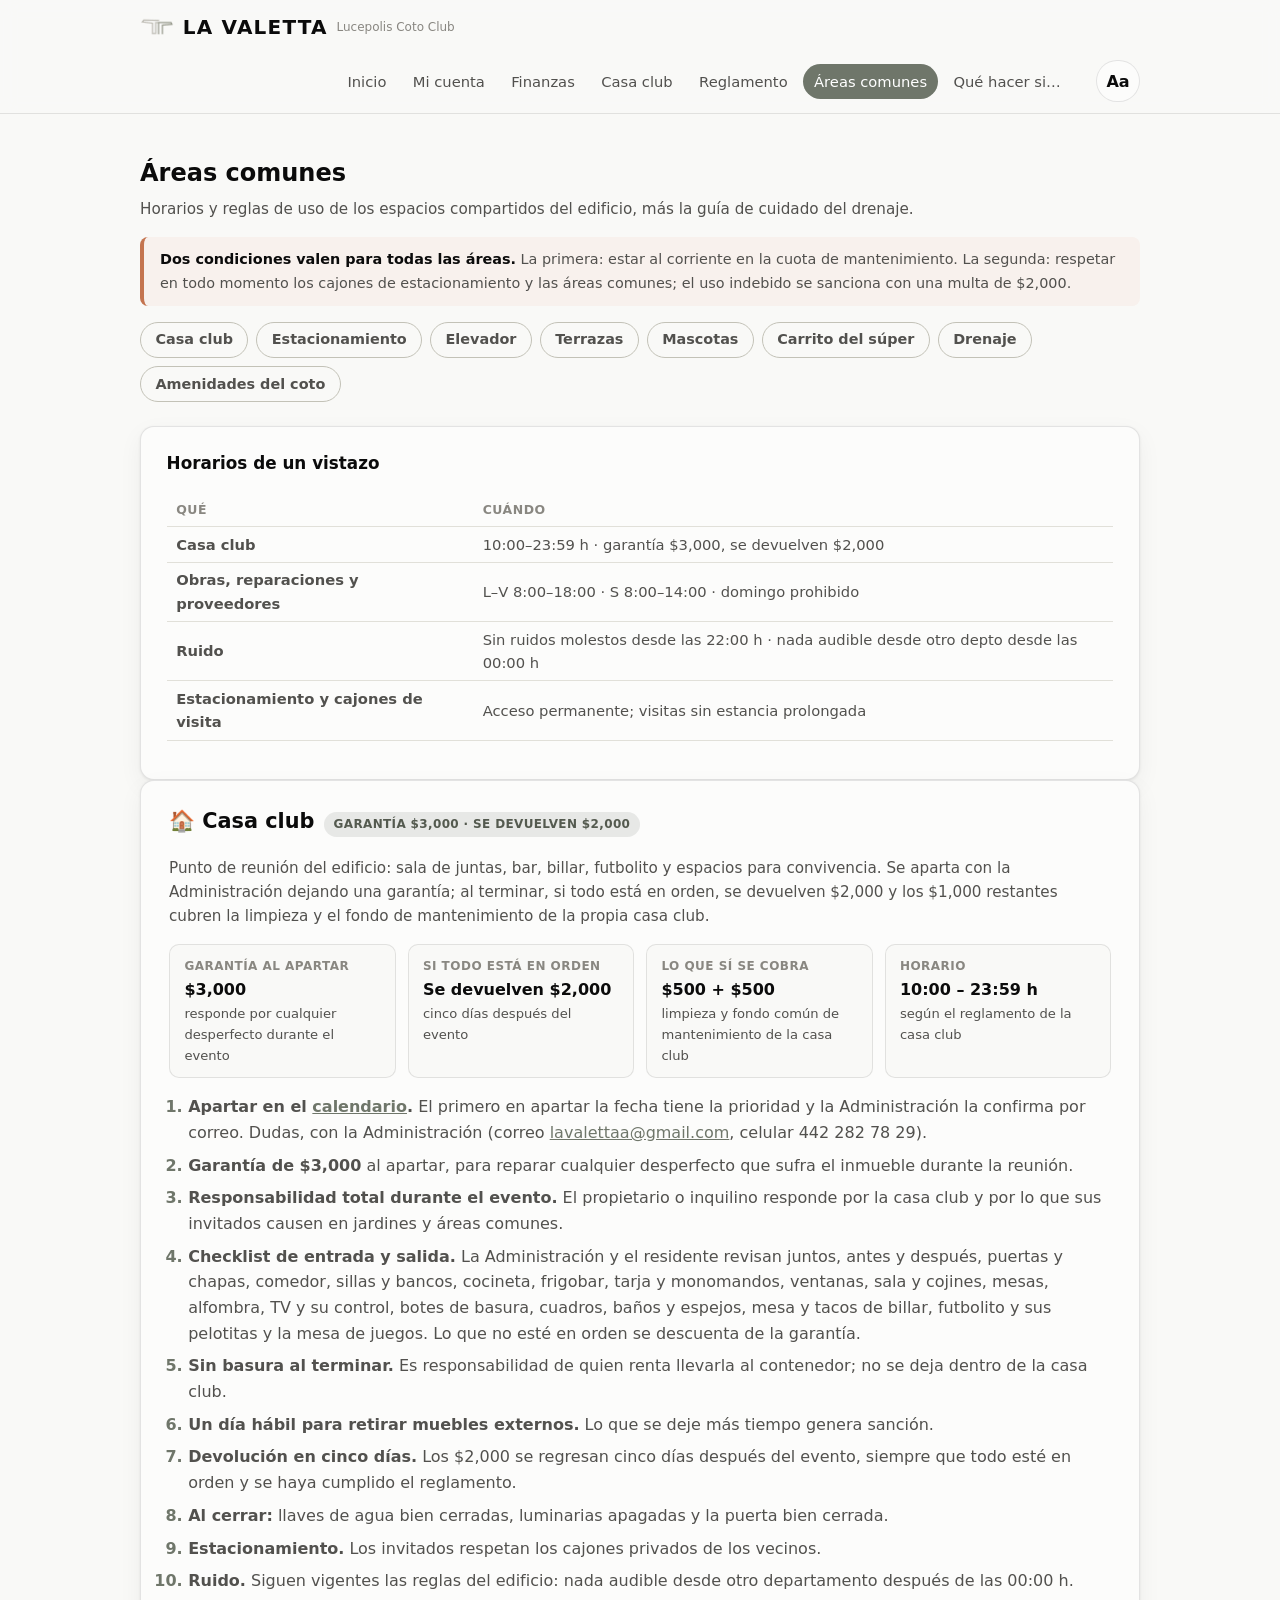
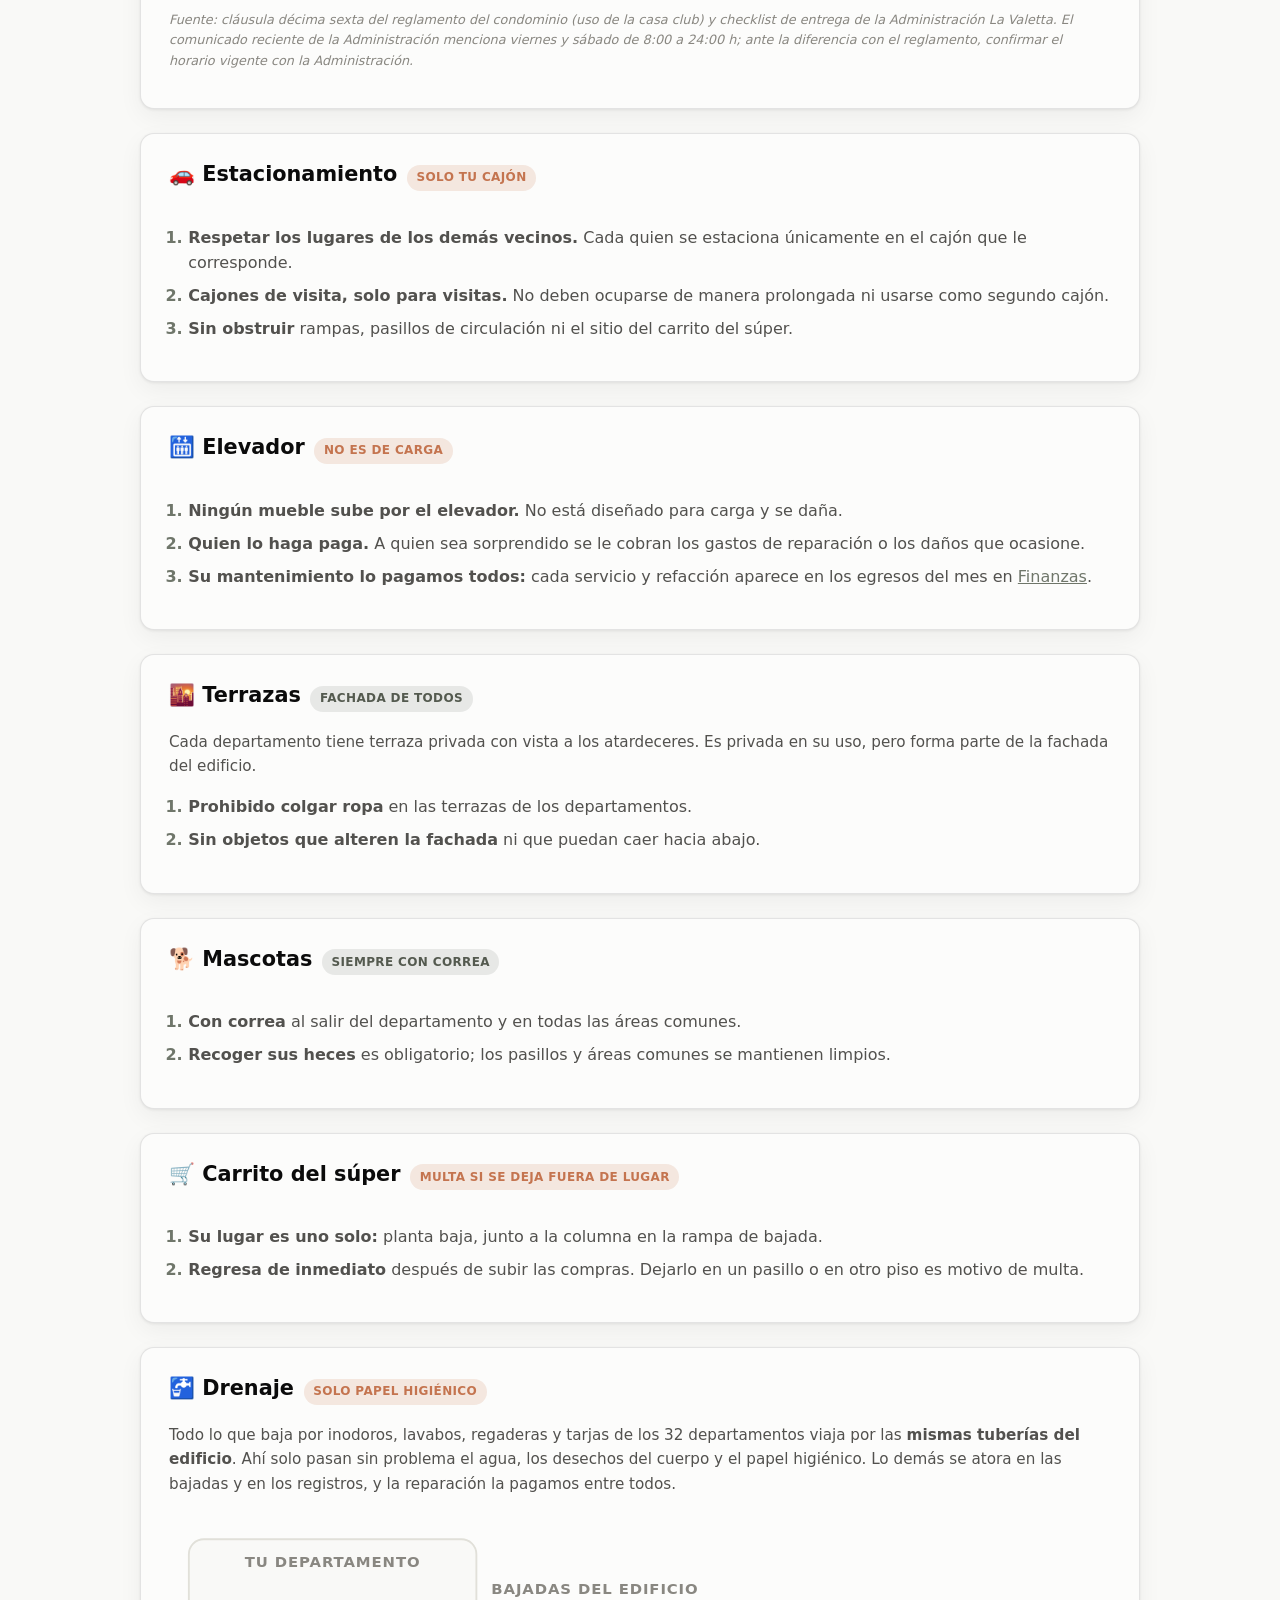
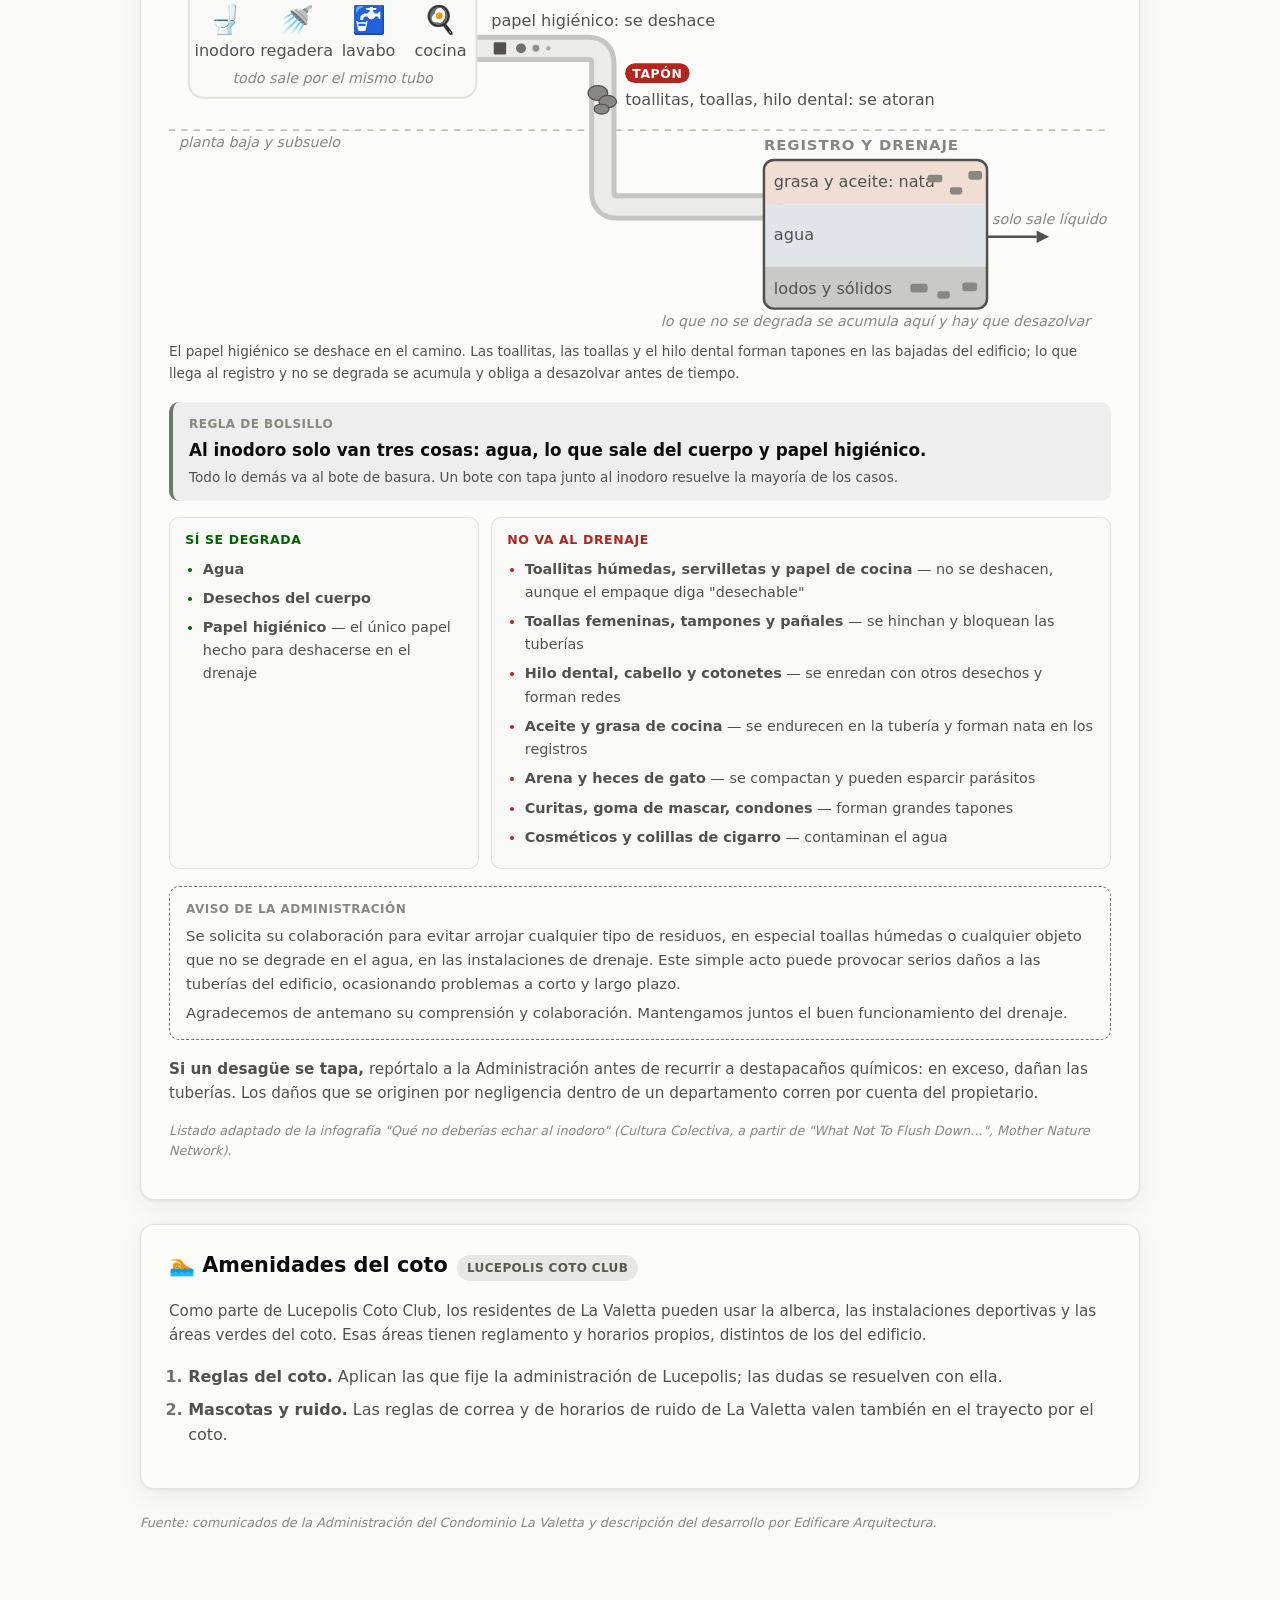
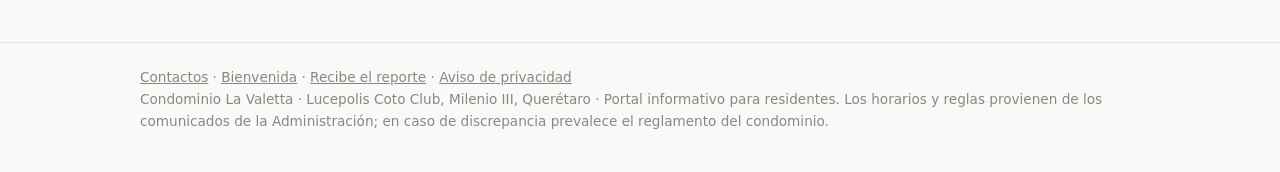
==== commit 323fbaf4: "Correo de la Administración: lavalettaa@gmail.com Co-Authored-By: Claude Opus 5.5 <noreply@anthropic" ====
--- a/areas-comunes.html
+++ b/areas-comunes.html
@@ -64,7 +64,7 @@
       <div class="q"><div class="k">Horario</div><div class="v">10:00 – 23:59 h</div><div class="d">según el reglamento de la casa club</div></div>
     </div>
     <ol style="margin-top:1rem">
-      <li><strong>Apartar en el <a href="casa-club.html">calendario</a>.</strong> El primero en apartar la fecha tiene la prioridad y la Administración la confirma por correo. Dudas, con la Administración (correo <a href="mailto:lavaletta@gmail.com">lavaletta@gmail.com</a>, celular 442 282 78 29).</li>
+      <li><strong>Apartar en el <a href="casa-club.html">calendario</a>.</strong> El primero en apartar la fecha tiene la prioridad y la Administración la confirma por correo. Dudas, con la Administración (correo <a href="mailto:lavalettaa@gmail.com">lavalettaa@gmail.com</a>, celular 442 282 78 29).</li>
       <li><strong>Garantía de $3,000</strong> al apartar, para reparar cualquier desperfecto que sufra el inmueble durante la reunión.</li>
       <li><strong>Responsabilidad total durante el evento.</strong> El propietario o inquilino responde por la casa club y por lo que sus invitados causen en jardines y áreas comunes.</li>
       <li><strong>Checklist de entrada y salida.</strong> La Administración y el residente revisan juntos, antes y después, puertas y chapas, comedor, sillas y bancos, cocineta, frigobar, tarja y monomandos, ventanas, sala y cojines, mesas, alfombra, TV y su control, botes de basura, cuadros, baños y espejos, mesa y tacos de billar, futbolito y sus pelotitas y la mesa de juegos. Lo que no esté en orden se descuenta de la garantía.</li>
--- a/css/styles.css
+++ b/css/styles.css
@@ -355,3 +355,5 @@
 .msg { font-weight: 700; margin: .7rem 0 0; } .msg.ok { color: var(--good-text); } .msg.mal { color: var(--bad-text); }
 .trampa { position: absolute; left: -9999px; }
 .caja { background: var(--surface); border: 1px solid var(--border); border-radius: 20px; padding: 1.1rem; box-shadow: var(--shadow); margin-bottom: 1rem; }
+.aviso-v { background: #fff3cd; color: #5a4300; border-radius: 14px; padding: .8rem 1rem; margin: 0 0 1rem; font-size: .95rem; line-height: 1.45; }
+@media (prefers-color-scheme: dark) { .aviso-v { background: #5a4300; color: #ffe08a; } }
